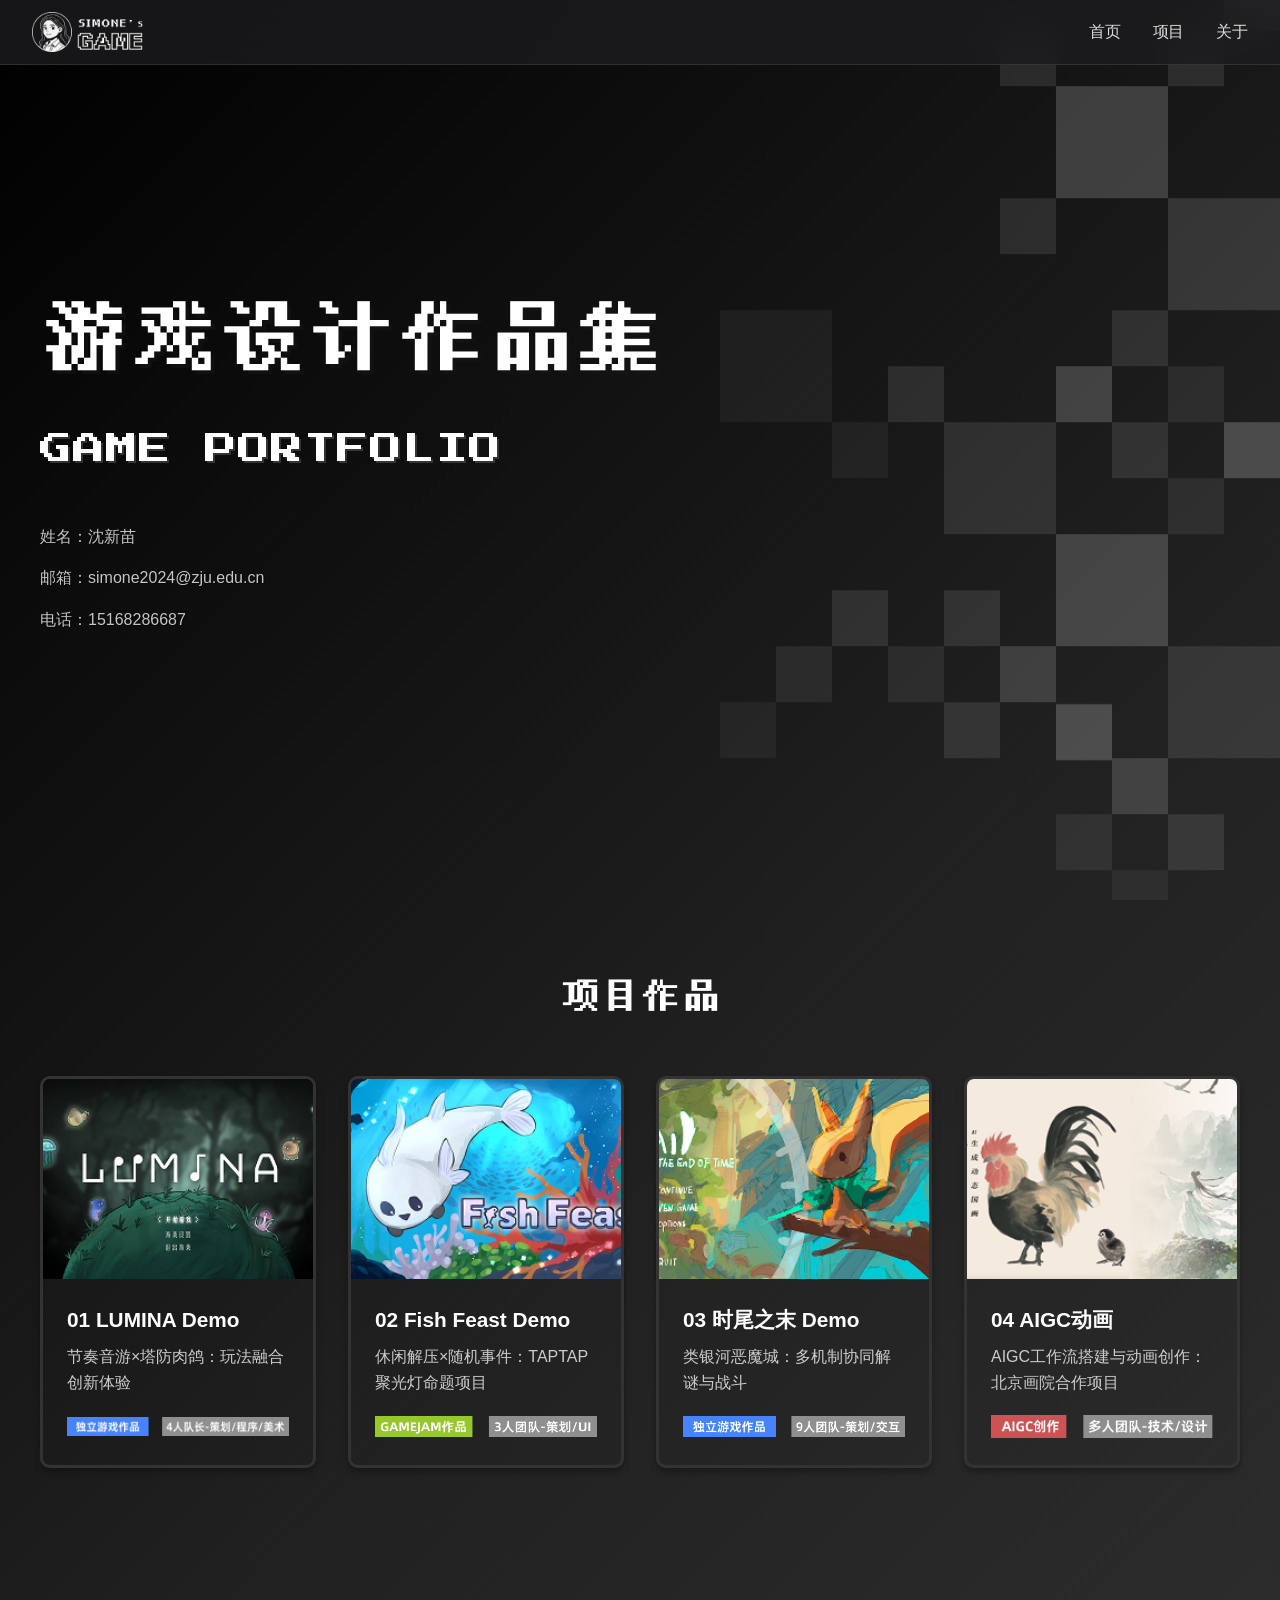
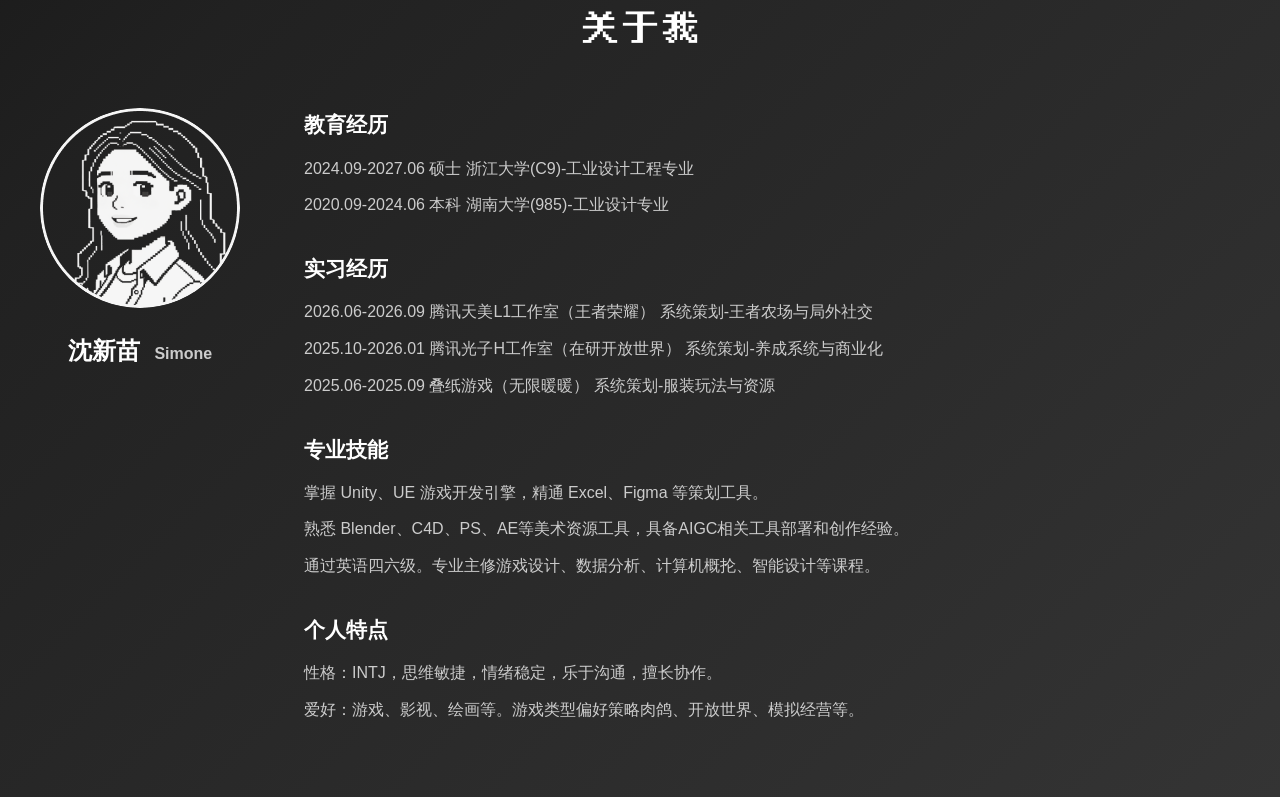
==== index.html @ 458a5adc "1 1" ====
<!DOCTYPE html>
<html lang="zh-CN">
<head>
    <meta charset="UTF-8">
    <meta name="viewport" content="width=device-width, initial-scale=1.0">
    <title>Simone Game - 个人作品集</title>
    <link href="https://fonts.googleapis.com/css2?family=Press+Start+2P&display=swap" rel="stylesheet">
    <link rel="stylesheet" href="styles.css">
</head>
<body>
    <!-- 导航栏 -->
    <nav class="navbar">
        <a href="index.html" class="logo"><img src="images/logo.png" alt="Simone Game"></a>
        <ul class="nav-links">
            <li><a href="index.html">首页</a></li>
            <li><a href="#projects">项目</a></li>
            <li><a href="#about">关于</a></li>
        </ul>
    </nav>

    <!-- 封面 -->
    <section class="hero">
        <img src="images/Background.png" alt="Background" class="hero-image">
        <div class="hero-content">
            <h1 class="hero-title">游戏设计作品集</h1>
            <p class="hero-subtitle">GAME PORTFOLIO</p>
            <div class="hero-info">
                <div class="info-item">
                    
                    <span class="info-text">姓名：沈新苗</span>
                </div>
                <div class="info-item">
                    
                    <span class="info-text">邮箱：simone2024@zju.edu.cn</span>
                </div>
                <div class="info-item">
                    
                    <span class="info-text">电话：15168286687</span>
                </div>
            </div>
        </div>
    </section>

    <!-- 项目目录 -->
    <section id="projects" class="projects">
        <h2>项目作品</h2>
        <div class="project-list">
            <!-- 项目1 -->
            <a href="project1.html" class="project-card">
                <div class="project-thumbnail">
                    <img src="images/project1-thumb.png" alt="方块冒险">
                </div>
                <div class="project-info">
                    <h3>01 LUMINA Demo</h3>
                    <p>节奏音游×塔防肉鸽：玩法融合创新体验</p>
                    <div class="project-tag">
                        <img src="images/tag1.png" alt="标签">
                    </div>
                </div>
            </a>
            <!-- 项目2 -->
            <a href="project2.html" class="project-card">
                <div class="project-thumbnail">
                    <img src="images/project2-thumb.png" alt="迷宫探索">
                </div>
                <div class="project-info">
                    <h3>02 Fish Feast Demo</h3>
                    <p>休闲解压×随机事件：TAPTAP聚光灯命题项目</p>
                    <div class="project-tag">
                        <img src="images/tag2.png" alt="标签">
                    </div>
                </div>
            </a>
            <!-- 项目3 -->
            <a href="project3.html" class="project-card">
                <div class="project-thumbnail">
                    <img src="images/project3-thumb.png" alt="星际射击">
                </div>
                <div class="project-info">
                    <h3>03 时尾之末 Demo</h3>
                    <p>类银河恶魔城：多机制协同解谜与战斗</p>
                    <div class="project-tag">
                        <img src="images/tag3.png" alt="标签">
                    </div>
                </div>
            </a>
            <!-- 项目4 -->
            <a href="project4.html" class="project-card">
                <div class="project-thumbnail">
                    <img src="images/project4-thumb.png" alt="幻想之旅">
                </div>
                <div class="project-info">
                    <h3>04 AIGC动画</h3>
                    <p>AIGC工作流搭建与动画创作：北京画院合作项目</p>
                    <div class="project-tag">
                        <img src="images/tag4.png" alt="标签">
                    </div>
                </div>
            </a>
        </div>
    </section>

    <!-- 关于部分 -->
    <section id="about" class="about">
        <h2>关于我</h2>
        <div class="about-content">
            <div class="about-photo">
                <img src="images/avatar.png" alt="沈新苗 Simone">
                <p class="about-name">沈新苗 <span>Simone</span></p>
            </div>
            <div class="about-info">
                <div class="info-section">
                    <h3>教育经历</h3>
                    <p>2024.09-2027.06 硕士 浙江大学(C9)-工业设计工程专业</p>
                    <p>2020.09-2024.06 本科 湖南大学(985)-工业设计专业</p>
                </div>
                <div class="info-section">
                    <h3>实习经历</h3>
                    <p>2026.06-2026.09 腾讯天美L1工作室（王者荣耀） 系统策划-王者农场与局外社交</p>
                    <p>2025.10-2026.01 腾讯光子H工作室（在研开放世界） 系统策划-养成系统与商业化</p>
                    <p>2025.06-2025.09 叠纸游戏（无限暖暖） 系统策划-服装玩法与资源</p>

                </div>
                <div class="info-section">
                    <h3>专业技能</h3>
                    <p>掌握 Unity、UE 游戏开发引擎，精通 Excel、Figma 等策划工具。</p>
                    <p>熟悉 Blender、C4D、PS、AE等美术资源工具，具备AIGC相关工具部署和创作经验。</p>
                    <p>通过英语四六级。专业主修游戏设计、数据分析、计算机概抡、智能设计等课程。</p>
                </div>
                <div class="info-section">
                    <h3>个人特点</h3>
                    <p>性格：INTJ，思维敏捷，情绪稳定，乐于沟通，擅长协作。</p>
                    <p>爱好：游戏、影视、绘画等。游戏类型偏好策略肉鸽、开放世界、模拟经营等。</p>
                </div>
            </div>
        </div>
    </section>

    <script src="script.js"></script>
</body>
</html>
---- styles.css ----
/* 全局样式 */
* {
    margin: 0;
    padding: 0;
    box-sizing: border-box;
}

/* 导入像素字体 */
@import url('https://fonts.googleapis.com/css2?family=Press+Start+2P&display=swap');

/* 本地字体 */
@font-face {
    font-family: 'UranusPixel';
    src: url('fonts/Uranus_Pixel_11Px.ttf') format('truetype');
    font-weight: normal;
    font-style: normal;
}

body {
    font-family: Arial, sans-serif;
    line-height: 1.6;
    color: #fff;
    background: linear-gradient(135deg, #000000 0%, #212121 50%, #343434 100%);
    min-height: 100vh;
}

/* 项目1页面特定背景色 */
body.project1-page {
    background: #131313;
}

/* 项目2页面特定背景色 */
body.project2-page {
    background: #37C0EE;
}

/* 项目3页面特定背景色 */
body.project3-page {
    background: #788C44;
}

/* 导航栏 - iOS风格 */
.navbar {
    display: flex;
    justify-content: space-between;
    align-items: center;
    padding: 0.75rem 2rem;
    background: rgba(28, 28, 30, 0.8);
    backdrop-filter: saturate(180%) blur(20px);
    -webkit-backdrop-filter: saturate(180%) blur(20px);
    color: #fff;
    position: fixed;
    top: 0;
    width: 100%;
    z-index: 1000;
    transition: transform 0.3s ease, background 0.3s ease;
    border-bottom: 0.5px solid rgba(255, 255, 255, 0.1);
}

.logo {
    display: flex;
    align-items: center;
}

.logo img {
    height: 40px;
    width: auto;
    display: block;
}

.nav-links {
    display: flex;
    list-style: none;
}

.nav-links li {
    margin-left: 2rem;
}

.nav-links a {
    color: rgba(255, 255, 255, 0.85);
    text-decoration: none;
    transition: color 0.2s ease;
    font-weight: 400;
    letter-spacing: -0.01em;
}

.nav-links a:hover {
    color: rgba(255, 255, 255, 1);
}

/* 项目内导航栏 - iOS风格 */
.project-subnav {
    position: fixed;
    top: 60px;
    left: 0;
    width: 100%;
    background: rgba(28, 28, 30, 0.8);
    backdrop-filter: saturate(180%) blur(20px);
    -webkit-backdrop-filter: saturate(180%) blur(20px);
    padding: 0.75rem 2rem;
    z-index: 1001;
    transition: top 0.3s ease;
    border-bottom: 0.5px solid rgba(255, 255, 255, 0.1);
}

.project-subnav-links {
    display: flex;
    justify-content: center;
    list-style: none;
    gap: 2rem;
    flex-wrap: wrap;
}

.project-subnav-links a {
    color: rgba(255, 255, 255, 0.85);
    text-decoration: none;
    font-size: 0.85rem;
    transition: all 0.2s ease;
    padding: 0.5rem 1rem;
    border-radius: 8px;
    font-weight: 400;
    letter-spacing: -0.01em;
}

.project-subnav-links a:hover {
    color: rgba(255, 255, 255, 1);
    background: rgba(255, 255, 255, 0.15);
}

/* 调整项目详情区域的上边距，为两个导航栏留出空间 */
.project-detail {
    padding-top: 120px;
}

/* 封面 */
.hero {
    height: 100vh;
    display: flex;
    flex-direction: column;
    justify-content: center;
    align-items: center;
    color: #fff;
    text-align: center;
    padding: 0 2rem;
    position: relative;
    overflow: hidden;
}

.hero-image {
    width: 100%;
    height: 100%;
    object-fit: cover;
    position: absolute;
    top: 0;
    left: 0;
    z-index: 1;
    min-width: 100%;
    min-height: 100%;
}

.hero-content {
    position: relative;
    z-index: 2;
    max-width: 1200px;
    width: 100%;
    text-align: left;
}

.hero-title {
    font-family: 'UranusPixel', 'Press Start 2P', cursive;
    font-size: 5.5rem;
    font-weight: normal;
    margin-bottom: 1rem;
    text-shadow: 4px 4px 0 rgba(21, 21, 21, 0.5);
    letter-spacing: 1px;
}

.hero-subtitle {
    font-family: 'Press Start 2P', cursive;
    font-size: 2rem;
    font-weight: normal;
    margin-bottom: 3rem;
    text-shadow: 2px 2px 0 rgba(91, 91, 91, 0.5);
    letter-spacing: 1px;
    color: #fff;
}

.hero-info {
    display: flex;
    flex-direction: column;
    gap: 1rem;
    align-items: flex-start;
    color: #c5c5c5;
}

.info-item {
    display: flex;
    align-items: center;
    gap: 0.5rem;
    font-size: 1rem;
}

.info-icon {
    font-size: 1.2rem;
}

.info-text {
    text-shadow: 1px 1px 0 rgba(0, 0, 0, 0.5);
}

@media (max-width: 768px) {
    .hero-info {
        flex-direction: column;
        gap: 1rem;
        align-items: flex-start;
    }
    
    .info-item {
        font-size: 0.9rem;
    }
}

/* 项目目录 */
.projects {
    padding: 4rem 2rem;
}

.projects h2 {
    text-align: center;
    margin-bottom: 3rem;
    font-family: 'UranusPixel', 'Press Start 2P', cursive;
    font-size: 2.5rem;
    font-weight: normal;
}

.project-list {
    display: grid;
    grid-template-columns: repeat(4, 1fr);
    gap: 2rem;
    max-width: 1200px;
    margin: 0 auto;
}

.project-card {
    display: flex;
    flex-direction: column;
    border: 3px solid #333;
    border-radius: 10px;
    overflow: hidden;
    box-shadow: 0 4px 6px rgba(0, 0, 0, 0.3);
    transition: transform 0.3s ease, box-shadow 0.3s ease;
    text-decoration: none;
    color: #fff;
}

.project-card:hover {
    transform: translateY(-5px);
    box-shadow: 0 10px 20px rgba(0, 0, 0, 0.5);
    border-color: #667eea;
}

.project-thumbnail {
    width: 100%;
    height: 200px;
    overflow: hidden;
}

.project-thumbnail img {
    width: 100%;
    height: 100%;
    object-fit: cover;
    transition: transform 0.3s ease;
}

.project-card:hover .project-thumbnail img {
    transform: scale(1.05);
}

.project-info {
    padding: 1.5rem;
    display: flex;
    flex-direction: column;
    align-items: flex-start;
}

.project-info h3 {
    font-size: 1.3rem;
    margin-bottom: 0.5rem;
    color: #fff;
}

.project-info p {
    color: #ccc;
    margin-bottom: 1rem;
    line-height: 1.6;
}

.project-tag {
    margin-top: auto;
    width: 100%;
    display: flex;
    justify-content: flex-start;
}

.project-tag img {
    height: 30px;
    max-width: 100%;
    object-fit: contain;
}

/* 关于部分 */
.about {
    padding: 4rem 2rem;
    text-align: center;
}

.about h2 {
    margin-bottom: 3rem;
    font-family: 'UranusPixel', 'Press Start 2P', cursive;
    font-size: 2.5rem;
    font-weight: normal;
    text-align: center;
}

.about-content {
    display: flex;
    max-width: 1200px;
    margin: 0 auto;
    text-align: left;
    gap: 4rem;
}

.about-photo {
    flex-shrink: 0;
    text-align: center;
}

.about-photo img {
    width: 200px;
    height: 200px;
    border-radius: 50%;
    object-fit: cover;
    margin-bottom: 1rem;
}

.about-name {
    font-size: 1.5rem;
    font-weight: bold;
    color: #fff;
}

.about-name span {
    font-size: 1rem;
    color: #ccc;
    margin-left: 0.5rem;
}

.about-info {
    flex: 1;
}

.info-section {
    margin-bottom: 2rem;
}

.info-section:last-child {
    margin-bottom: 0;
}

.info-section h3 {
    font-size: 1.3rem;
    color: #fff;
    margin-bottom: 0.8rem;
    font-weight: bold;
}

.info-section p {
    color: #ccc;
    margin-bottom: 0.5rem;
    line-height: 1.8;
}

@media (max-width: 768px) {
    .project-list {
        grid-template-columns: 1fr;
    }
    
    .about-content {
        flex-direction: column;
        gap: 2rem;
    }
    
    .about-photo {
        text-align: center;
    }
}

/* 项目详情页 */
.project-detail {
    padding: 8rem 2rem 4rem;
    max-width: 1200px;
    margin: 0 auto;
}

.project-detail h1 {
    font-size: 3rem;
    margin-bottom: 2rem;
    text-align: center;
}

/* 项目Banner样式 */
.project-banner {
    width: 100%;
    margin-bottom: 1.5rem;
    border-radius: 8px;
    overflow: hidden;
}

.project-banner img {
    width: 100%;
    height: auto;
    display: block;
}

/* 试玩按钮样式 */
.play-button-container {
    margin: 2rem 0;
    text-align: center;
}

.play-button {
    display: inline-block;
    background: linear-gradient(135deg, rgba(69, 224, 255, 0.5), rgba(41, 134, 153, 0.5));
    color: white;
    padding: 1rem 2rem;
    border-radius: 12px;
    text-decoration: none;
    font-weight: 600;
    font-size: 1.1rem;
    transition: all 0.3s ease;
    box-shadow: 0 4px 6px rgba(69, 224, 255, 0.3);
    border: 1px solid #45E0FF;
}

.play-button:hover {
    transform: translateY(-2px);
    box-shadow: 0 6px 8px rgba(69, 224, 255, 0.4);
    background: linear-gradient(135deg, rgba(69, 224, 255, 0.6), rgba(41, 134, 153, 0.6));
}

.play-button:active {
    transform: translateY(0);
    box-shadow: 0 2px 4px rgba(69, 224, 255, 0.3);
}

/* 项目二试玩按钮样式 */
.play-button.play-button-project2 {
    background: linear-gradient(135deg, rgba(235, 69, 105, 0.6), rgba(202, 0, 44, 0.6));
    box-shadow: 0 4px 6px rgba(235, 69, 105, 0.3);
    border: 1px solid #EB4569;
}

.play-button.play-button-project2:hover {
    box-shadow: 0 6px 8px rgba(235, 69, 105, 0.4);
    background: linear-gradient(135deg, rgba(235, 69, 105, 0.7), rgba(202, 0, 44, 0.7));
}

.play-button.play-button-project2:active {
    box-shadow: 0 2px 4px rgba(235, 69, 105, 0.3);
}

/* 项目三试玩按钮样式 */
.play-button.play-button-project3 {
    background: linear-gradient(135deg, rgba(193, 225, 165, 0.6), rgba(153, 181, 79, 0.6));
    box-shadow: 0 4px 6px rgba(193, 225, 165, 0.3);
    border: 1px solid #C1E1A5;
}

.play-button.play-button-project3:hover {
    box-shadow: 0 6px 8px rgba(193, 225, 165, 0.4);
    background: linear-gradient(135deg, rgba(193, 225, 165, 0.7), rgba(153, 181, 79, 0.7));
}

.play-button.play-button-project3:active {
    box-shadow: 0 2px 4px rgba(193, 225, 165, 0.3);
}

/* 文档按钮样式 */
.document-buttons {
    display: flex;
    gap: 1rem;
    margin: 3rem 0;
    justify-content: center;
    flex-wrap: wrap;
}

.doc-button {
    flex: 1;
    min-width: 200px;
    background: linear-gradient(135deg, rgba(69, 224, 255, 0.5), rgba(41, 134, 153, 0.5));
    color: white;
    padding: 1rem 1.5rem;
    border-radius: 8px;
    text-decoration: none;
    font-weight: 600;
    text-align: center;
    transition: all 0.3s ease;
    box-shadow: 0 4px 6px rgba(69, 224, 255, 0.3);
    white-space: nowrap;
    border: 1px solid #45E0FF;
}

.doc-button:hover {
    transform: translateY(-2px);
    box-shadow: 0 6px 8px rgba(69, 224, 255, 0.4);
    background: linear-gradient(135deg, rgba(69, 224, 255, 0.6), rgba(41, 134, 153, 0.6));
}

.doc-button:active {
    transform: translateY(0);
    box-shadow: 0 2px 4px rgba(69, 224, 255, 0.3);
}

.video-container {
    margin-bottom: 1.5rem;
    border-radius: 8px;
    overflow: hidden;
    box-shadow: 0 4px 6px rgba(0, 0, 0, 0.1);
    position: relative;
    width: 100%;
    padding-top: 56.25%; /* 16:9 比例 */
}

.video-container video {
    position: absolute;
    top: 0;
    left: 0;
    width: 100%;
    height: 100%;
}

.project-description {
    margin-bottom: 3rem;
}

.project-description h2 {
    font-size: 2rem;
    margin-bottom: 1rem;
}

.project-description ul {
    margin-left: 1.5rem;
    margin-top: 1rem;
}

.project-images {
    display: grid;
    grid-template-columns: repeat(auto-fit, minmax(400px, 1fr));
    gap: 2rem;
    margin-bottom: 3rem;
}

.project-images img {
    width: 100%;
    height: 300px;
    object-fit: cover;
    border-radius: 8px;
}

/* 项目一图片垂直排布样式 */
.project-images.project1-vertical {
    display: flex;
    flex-direction: column;
    gap: 3.5rem;
}

.project-images.project1-vertical img {
    width: 100%;
    height: auto;
    object-fit: contain;
}

/* 项目二、三、四图片垂直排布样式 */
.project-images.project-vertical {
    display: flex;
    flex-direction: column;
    gap: 3.5rem;
}

.project-images.project-vertical img {
    width: 100%;
    height: auto;
    object-fit: contain;
}

.project-nav {
    position: fixed;
    bottom: 20%;
    left: 0;
    right: 0;
    display: flex;
    justify-content: space-between;
    padding: 0 2rem;
    z-index: 1000;
    opacity: 0;
    visibility: hidden;
    transition: opacity 0.3s ease, visibility 0.3s ease;
    pointer-events: none;
}

.project-nav.visible {
    opacity: 1;
    visibility: visible;
    pointer-events: auto;
}

.prev-project-card,
.next-project-card {
    display: flex;
    align-items: center;
    padding: 1rem;
    background: rgba(28, 28, 30, 0.8);
    backdrop-filter: saturate(180%) blur(20px);
    -webkit-backdrop-filter: saturate(180%) blur(20px);
    border: 0.5px solid rgba(255, 255, 255, 0.1);
    border-radius: 12px;
    text-decoration: none;
    color: rgba(255, 255, 255, 0.85);
    transition: all 0.3s ease;
    max-width: 300px;
    box-shadow: 0 4px 12px rgba(0, 0, 0, 0.3);
}

.prev-project-card {
    margin-right: auto;
}

.next-project-card {
    margin-left: auto;
}

.prev-project-card:hover,
.next-project-card:hover {
    transform: translateY(-5px);
    box-shadow: 0 10px 20px rgba(0, 0, 0, 0.2);
    border-color: rgba(255, 255, 255, 0.2);
    background: rgba(28, 28, 30, 0.9);
    color: rgba(255, 255, 255, 1);
}

.nav-thumbnail {
    width: 100px;
    height: 80px;
    overflow: hidden;
    border-radius: 4px;
    margin-right: 1rem;
    flex-shrink: 0;
}

.nav-thumbnail img {
    width: 100%;
    height: 100%;
    object-fit: cover;
    transition: transform 0.3s ease;
}

.prev-project-card:hover .nav-thumbnail img,
.next-project-card:hover .nav-thumbnail img {
    transform: scale(1.05);
}

.nav-content {
    display: flex;
    flex-direction: column;
}

.nav-label {
    font-size: 0.9rem;
    color: rgba(255, 255, 255, 0.6);
    margin-bottom: 0.25rem;
}

.nav-title {
    font-size: 1rem;
    font-weight: 600;
    color: rgba(255, 255, 255, 0.9);
}

/* 响应式设计 */
@media (max-width: 768px) {
    .navbar {
        flex-direction: column;
        padding: 1rem;
    }

    .nav-links {
        margin-top: 1rem;
    }

    .nav-links li {
        margin: 0 0.5rem;
    }

    .hero h1 {
        font-size: 2.5rem;
    }

    .hero p {
        font-size: 1.2rem;
    }

    .project-grid {
        grid-template-columns: 1fr;
    }

    .project-images {
        grid-template-columns: 1fr;
    }

    .project-detail {
        padding: 6rem 1rem 3rem;
    }

    /* 项目内导航栏响应式设计 */
    .project-subnav {
        padding: 0.5rem 1rem;
        top: 55px;
    }
    
    .project-subnav.sticky-top {
        top: 0 !important;
    }

    .project-subnav-links {
        flex-wrap: wrap;
        gap: 0.5rem;
        justify-content: center;
    }

    .project-subnav-links a {
        font-size: 0.8rem;
        padding: 0.3rem 0.6rem;
        white-space: nowrap;
        border-radius: 6px;
    }
    
    /* 试玩按钮响应式设计 */
    .play-button {
        padding: 0.8rem 1.5rem;
        font-size: 1rem;
    }
    
    /* 文档按钮响应式设计 */
    .document-buttons {
        flex-direction: column;
        align-items: center;
    }
    
    .doc-button {
        width: 100%;
        max-width: 300px;
    }
    
    /* 项目导航按钮响应式设计 */
    .project-nav {
        padding: 0 1rem;
    }
    
    .prev-project-card,
    .next-project-card {
        padding: 0.8rem;
        max-width: 250px;
    }
    
    .nav-thumbnail {
        width: 80px;
        height: 60px;
    }
    
    .nav-label {
        font-size: 0.8rem;
    }
    
    .nav-title {
        font-size: 0.9rem;
    }
}

/* 更小屏幕尺寸的响应式设计 */
@media (max-width: 480px) {
    .project-subnav-links {
        gap: 0.3rem;
    }

    .project-subnav-links a {
        font-size: 0.75rem;
        padding: 0.25rem 0.5rem;
        border-radius: 6px;
    }
    
    /* 试玩按钮响应式设计 - 更小屏幕 */
    .play-button {
        padding: 0.6rem 1.2rem;
        font-size: 0.9rem;
    }
    
    /* 项目导航按钮响应式设计 - 更小屏幕 */
    .project-nav {
        flex-direction: column;
        align-items: center;
        gap: 1rem;
        bottom: 10%;
    }
    
    .prev-project-card,
    .next-project-card {
        margin: 0 !important;
        max-width: 200px;
        padding: 0.6rem;
    }
    
    .nav-thumbnail {
        width: 60px;
        height: 45px;
    }
    
    .nav-label {
        font-size: 0.7rem;
    }
    
    .nav-title {
        font-size: 0.8rem;
    }
}

/* 平滑滚动 */
html {
    scroll-behavior: smooth;
}
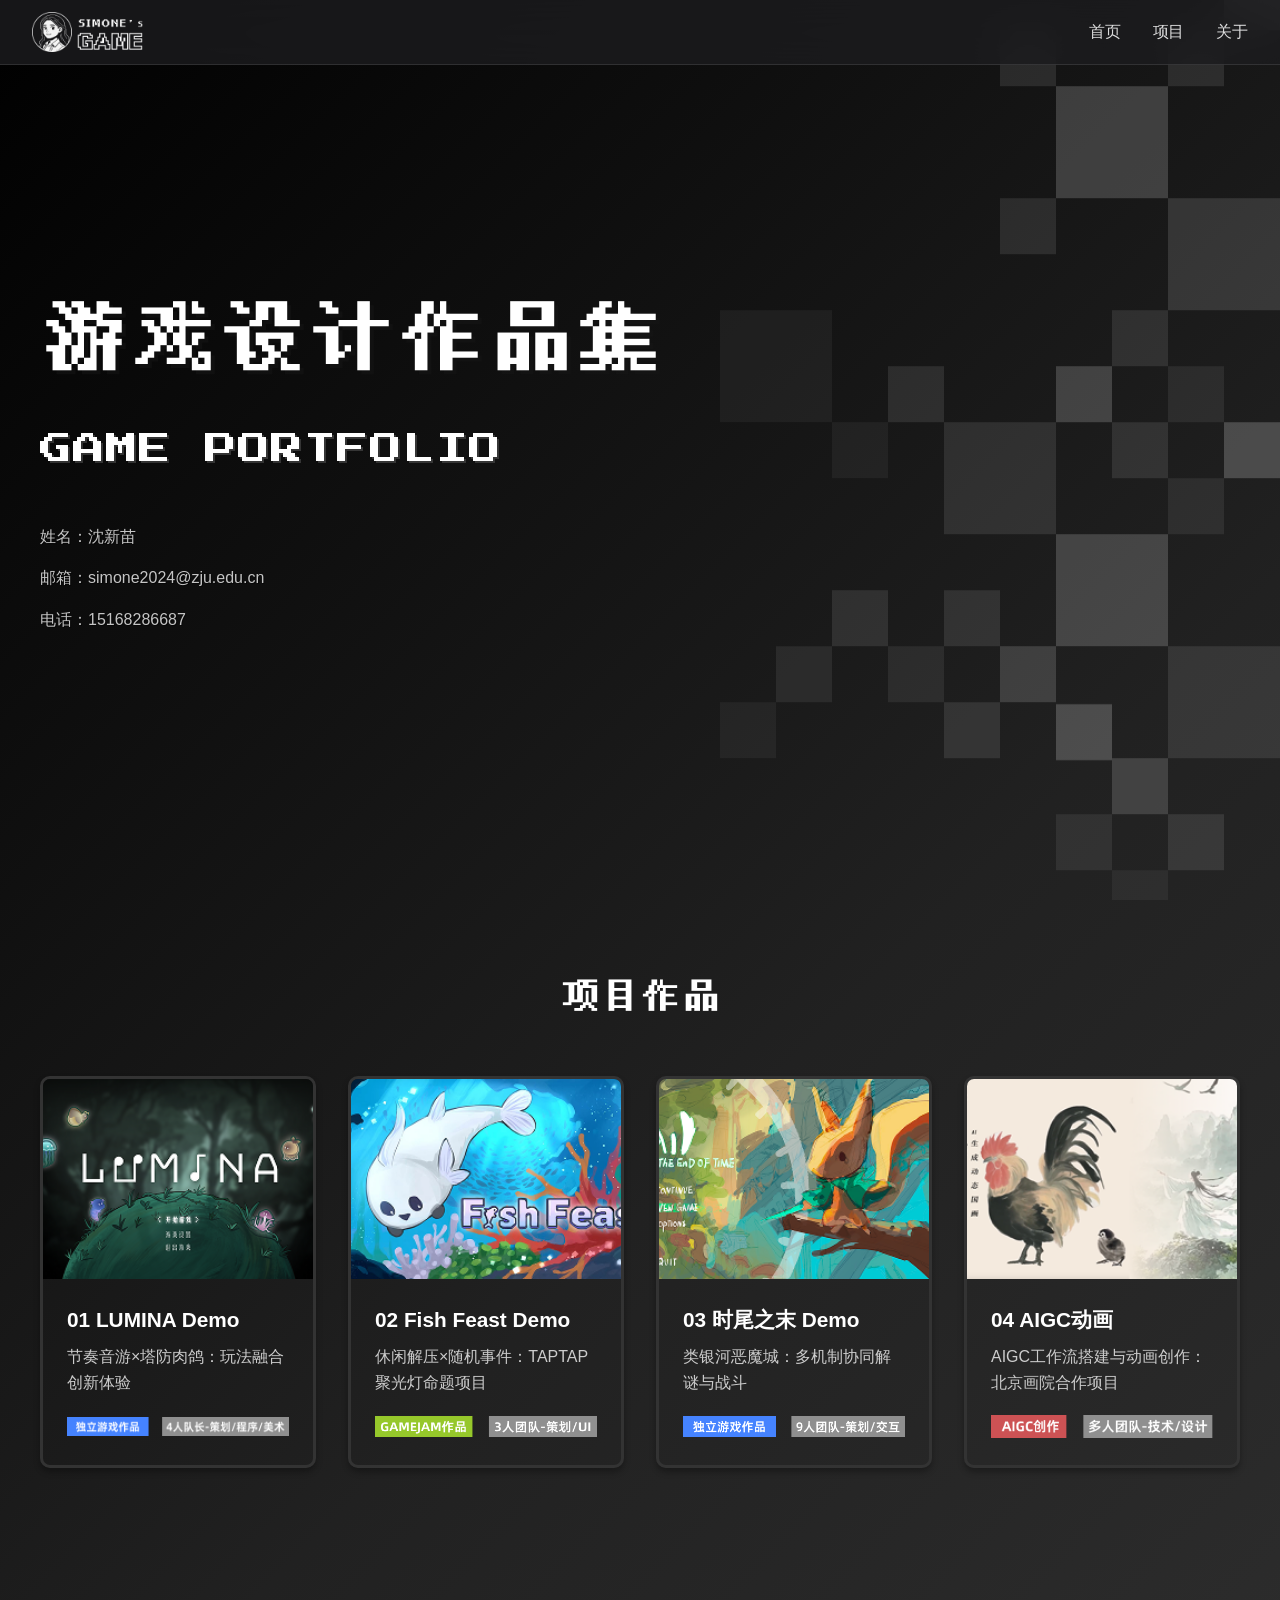
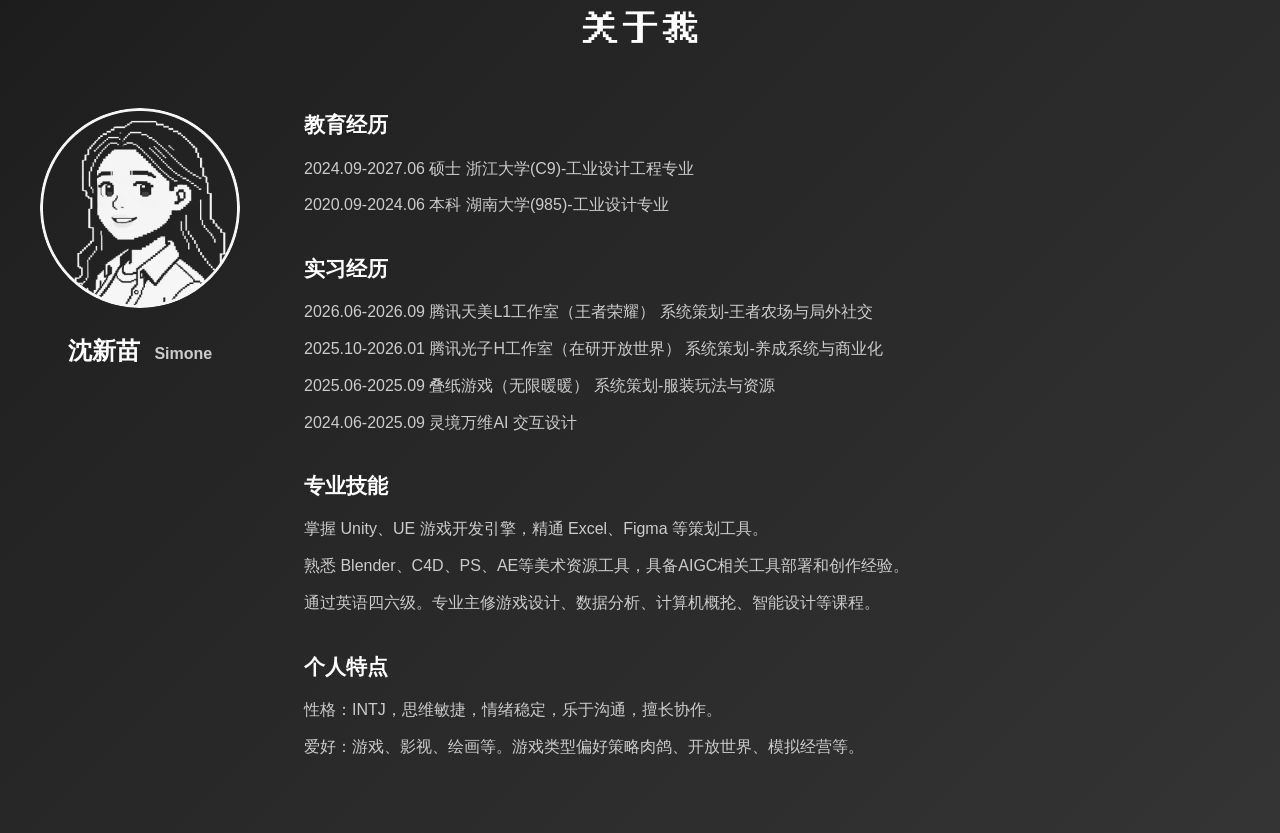
==== commit effc2d37: "Add internship experience at 灵境万维AI" ====
--- a/index.html
+++ b/index.html
@@ -119,6 +119,7 @@
                     <p>2026.06-2026.09 腾讯天美L1工作室（王者荣耀） 系统策划-王者农场与局外社交</p>
                     <p>2025.10-2026.01 腾讯光子H工作室（在研开放世界） 系统策划-养成系统与商业化</p>
                     <p>2025.06-2025.09 叠纸游戏（无限暖暖） 系统策划-服装玩法与资源</p>
+                    <p>2024.06-2025.09 灵境万维AI 交互设计</p>
 
                 </div>
                 <div class="info-section">
@@ -138,4 +139,4 @@
 
     <script src="script.js"></script>
 </body>
-</html>+</html>
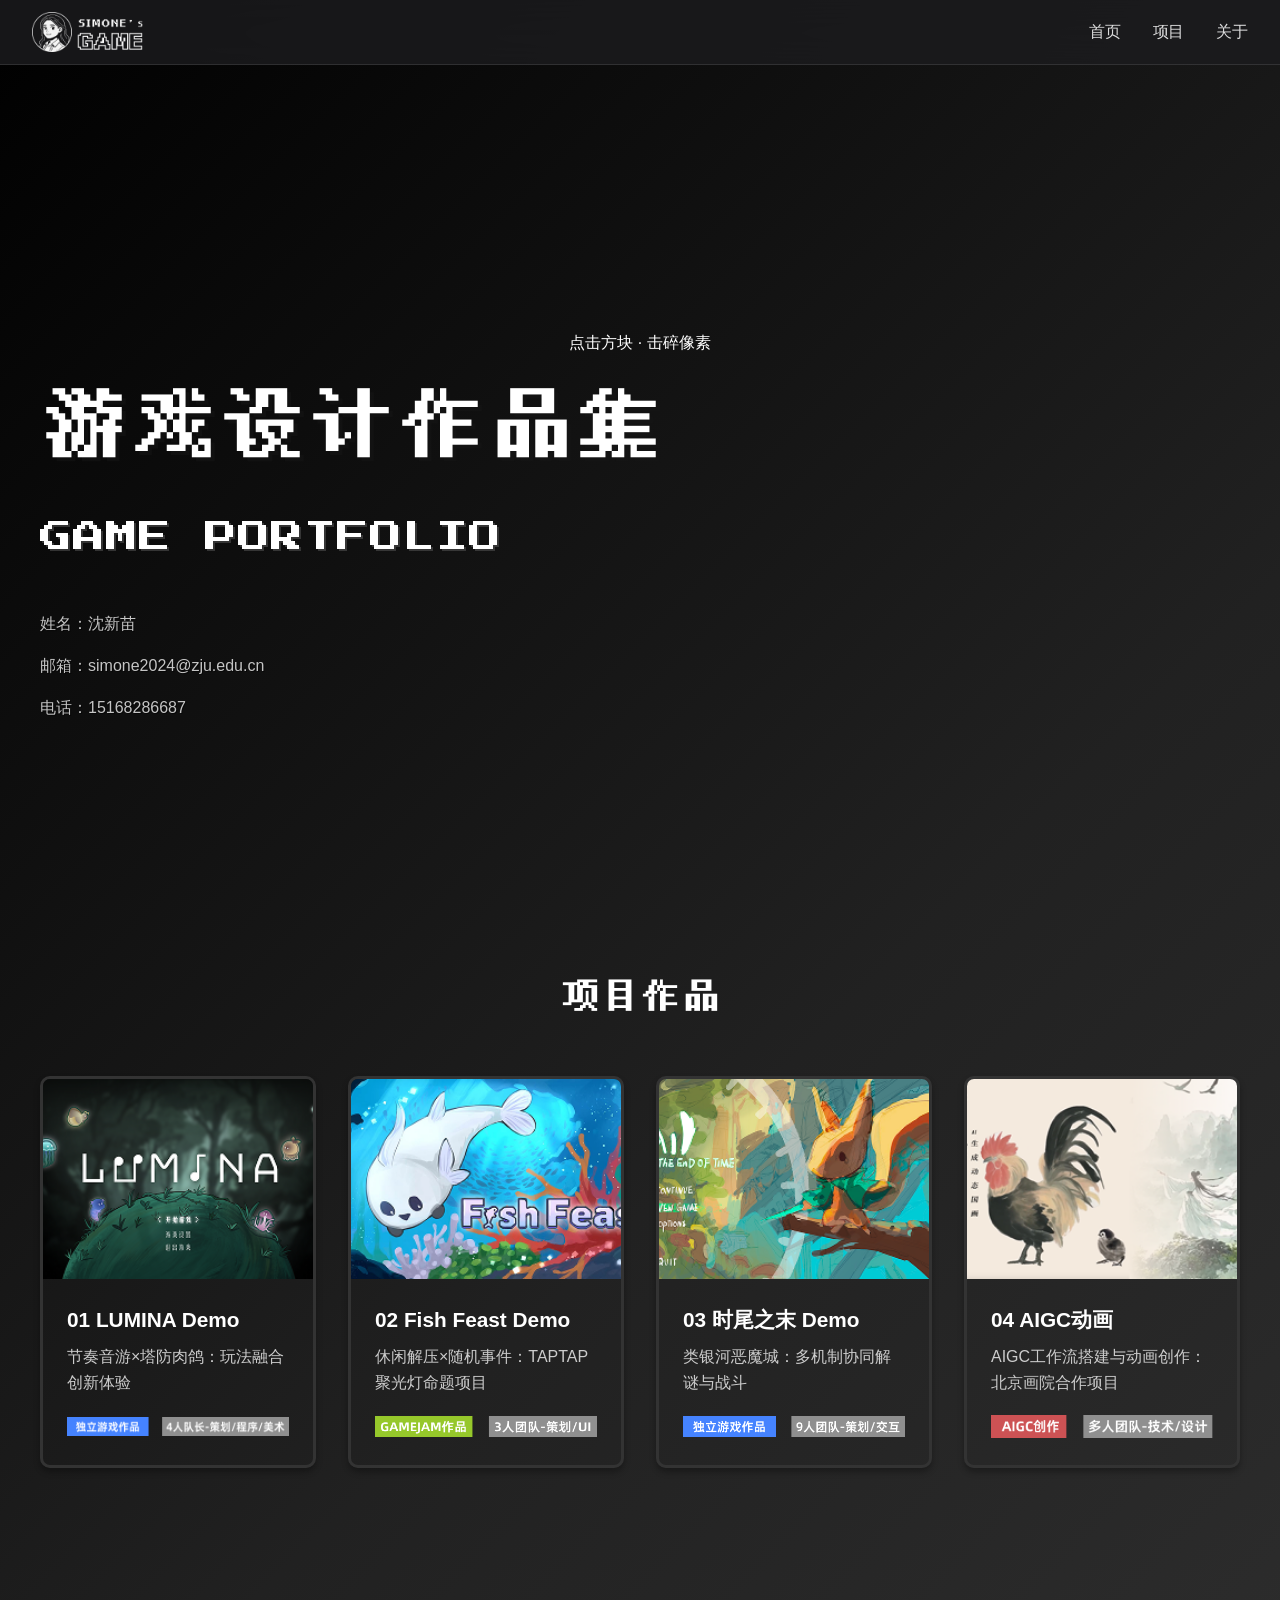
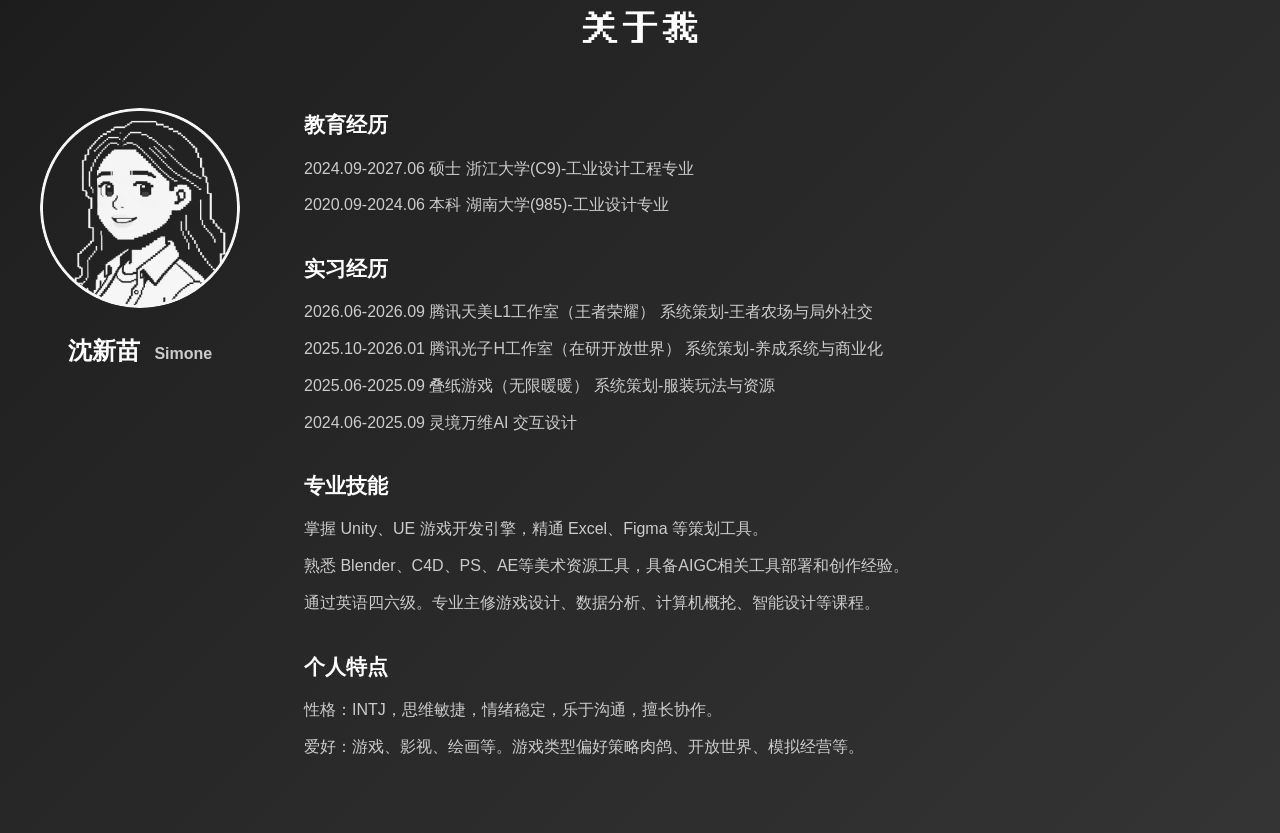
==== commit 9984362a: "Add interactive falling pixel homepage background" ====
--- a/index.html
+++ b/index.html
@@ -20,7 +20,8 @@
 
     <!-- 封面 -->
     <section class="hero">
-        <img src="images/Background.png" alt="Background" class="hero-image">
+        <canvas class="pixel-background" aria-hidden="true"></canvas>
+        <p class="pixel-hint">点击方块 · 击碎像素</p>
         <div class="hero-content">
             <h1 class="hero-title">游戏设计作品集</h1>
             <p class="hero-subtitle">GAME PORTFOLIO</p>
@@ -138,5 +139,7 @@
     </section>
 
     <script src="script.js"></script>
+    <script src="pixel-background.js"></script>
 </body>
 </html>
+
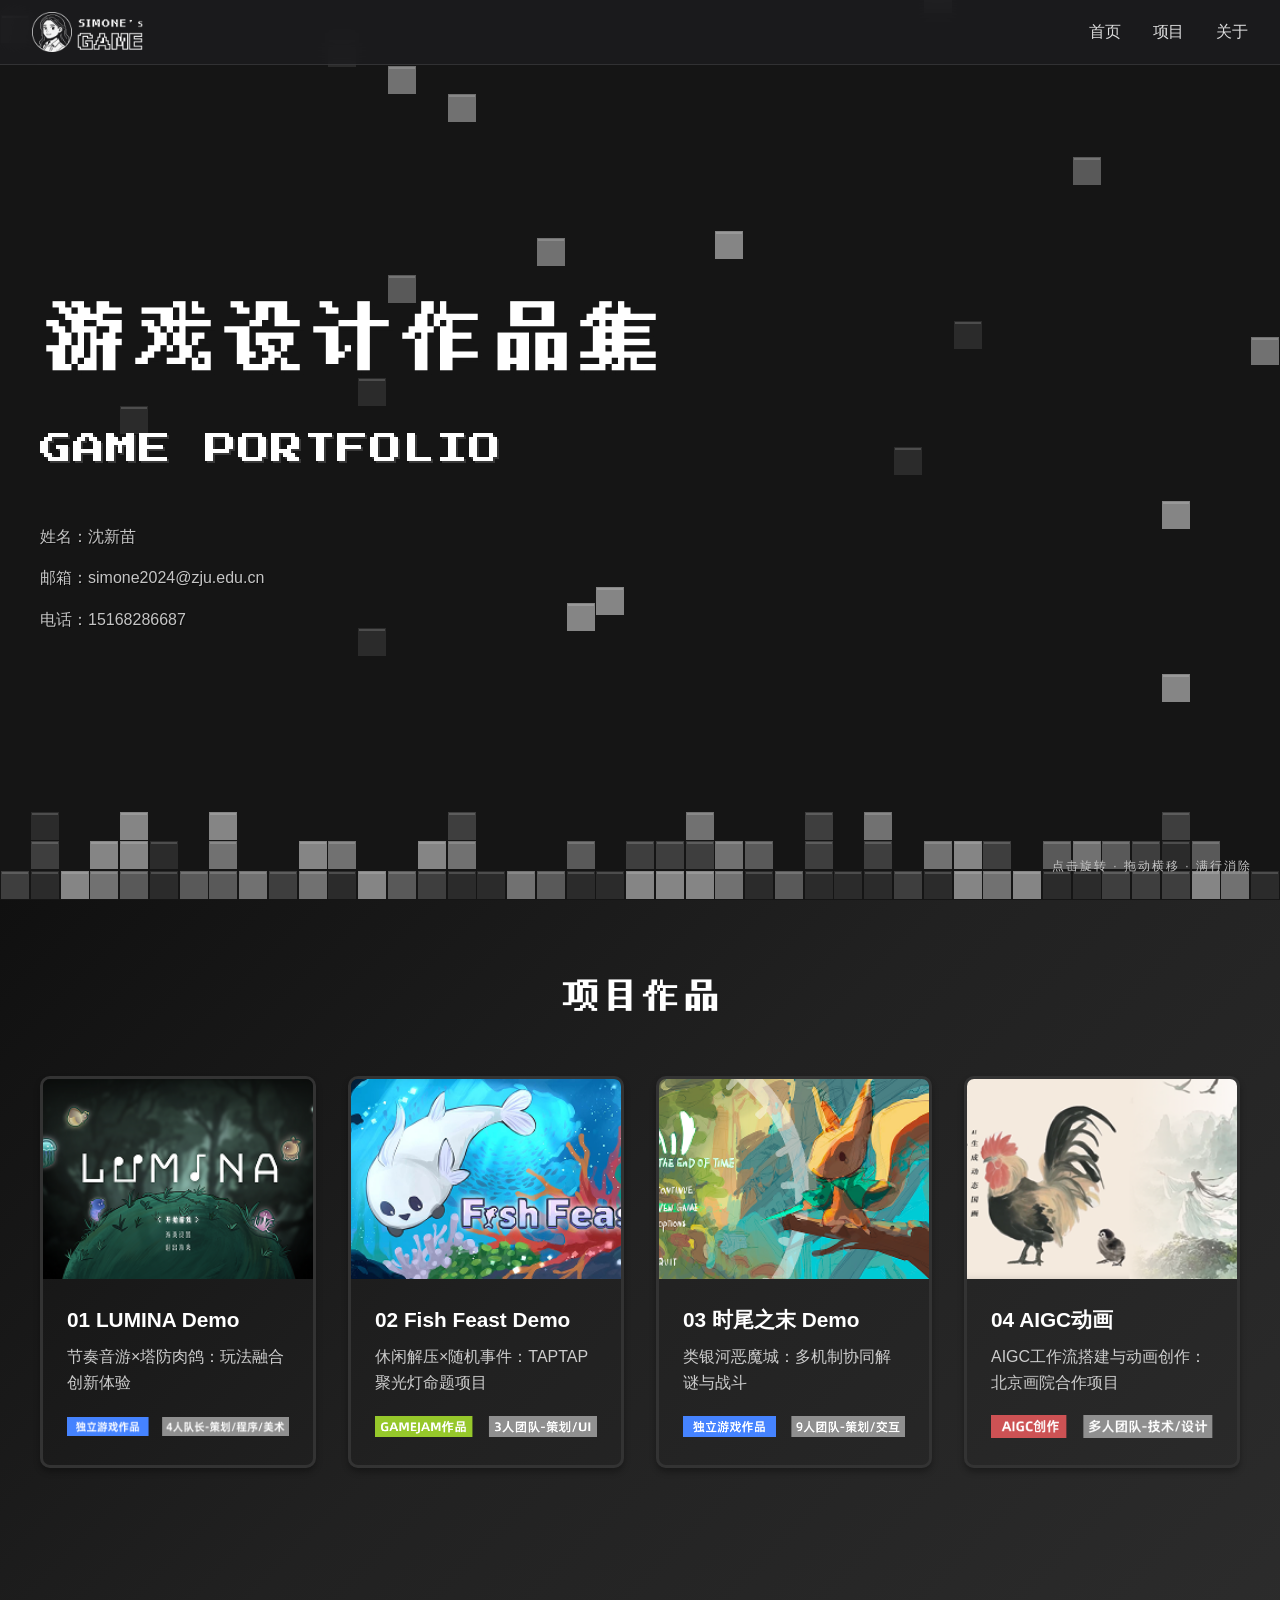
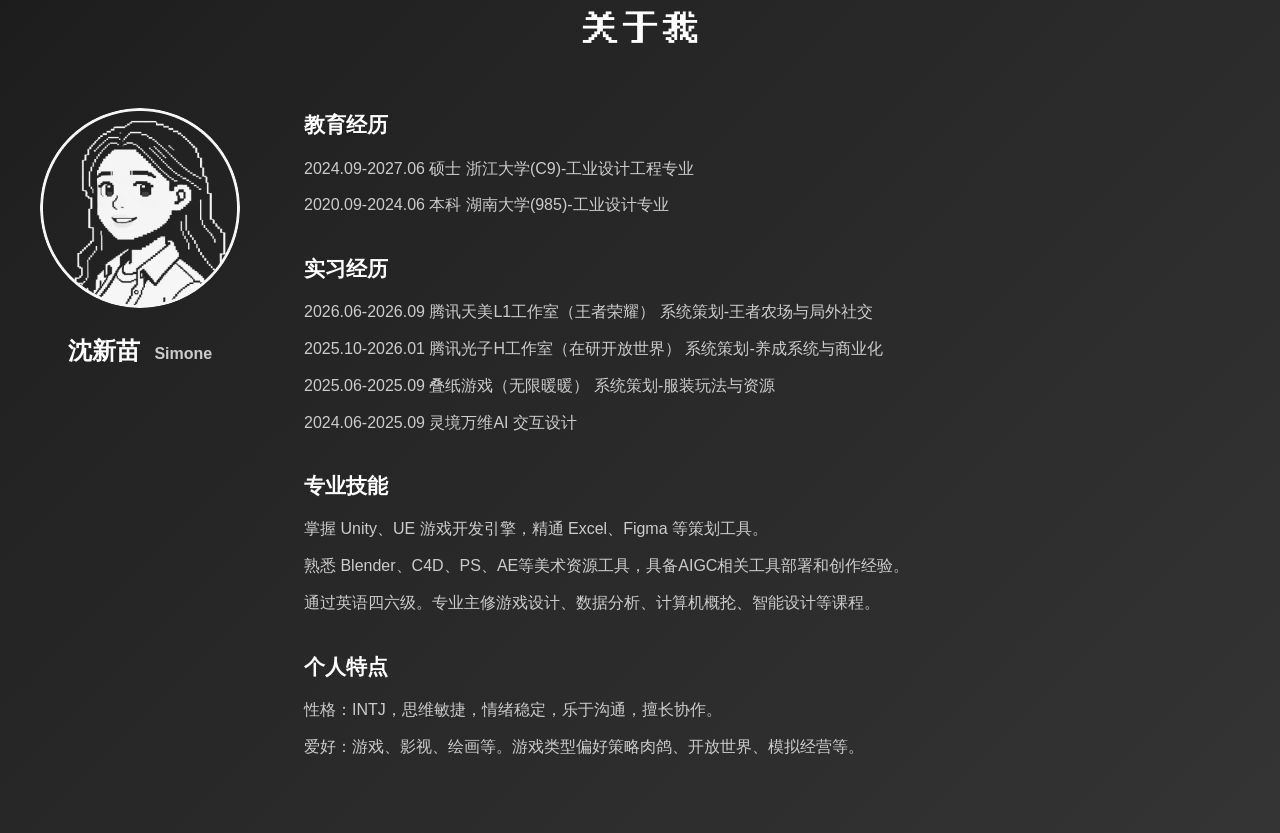
==== commit e804a5b4: "Use translucent fixed Tetris background with rotation, dragging and line clears" ====
--- a/index.html
+++ b/index.html
@@ -21,7 +21,7 @@
     <!-- 封面 -->
     <section class="hero">
         <canvas class="pixel-background" aria-hidden="true"></canvas>
-        <p class="pixel-hint">点击方块 · 击碎像素</p>
+        <p class="pixel-hint">点击旋转 · 拖动横移 · 满行消除</p>
         <div class="hero-content">
             <h1 class="hero-title">游戏设计作品集</h1>
             <p class="hero-subtitle">GAME PORTFOLIO</p>
--- a/styles.css
+++ b/styles.css
@@ -835,6 +835,12 @@
 }
 
 /* 平滑滚动 */
+.hero:has(.pixel-background) { background: #151515; isolation: isolate; }
+.pixel-background { position: absolute; inset: 0; width: 100%; height: 100%; z-index: 0; }
+.hero:has(.pixel-background) .hero-content { pointer-events: none; text-shadow: 0 2px 12px #000; }
+.hero:has(.pixel-background) .hero-content a { pointer-events: auto; }
+.pixel-hint { position: absolute; bottom: 24px; right: 28px; z-index: 2; color: #c5c5c5; font-size: 12px; letter-spacing: 2px; pointer-events: none; }
+
 html {
     scroll-behavior: smooth;
-}+}
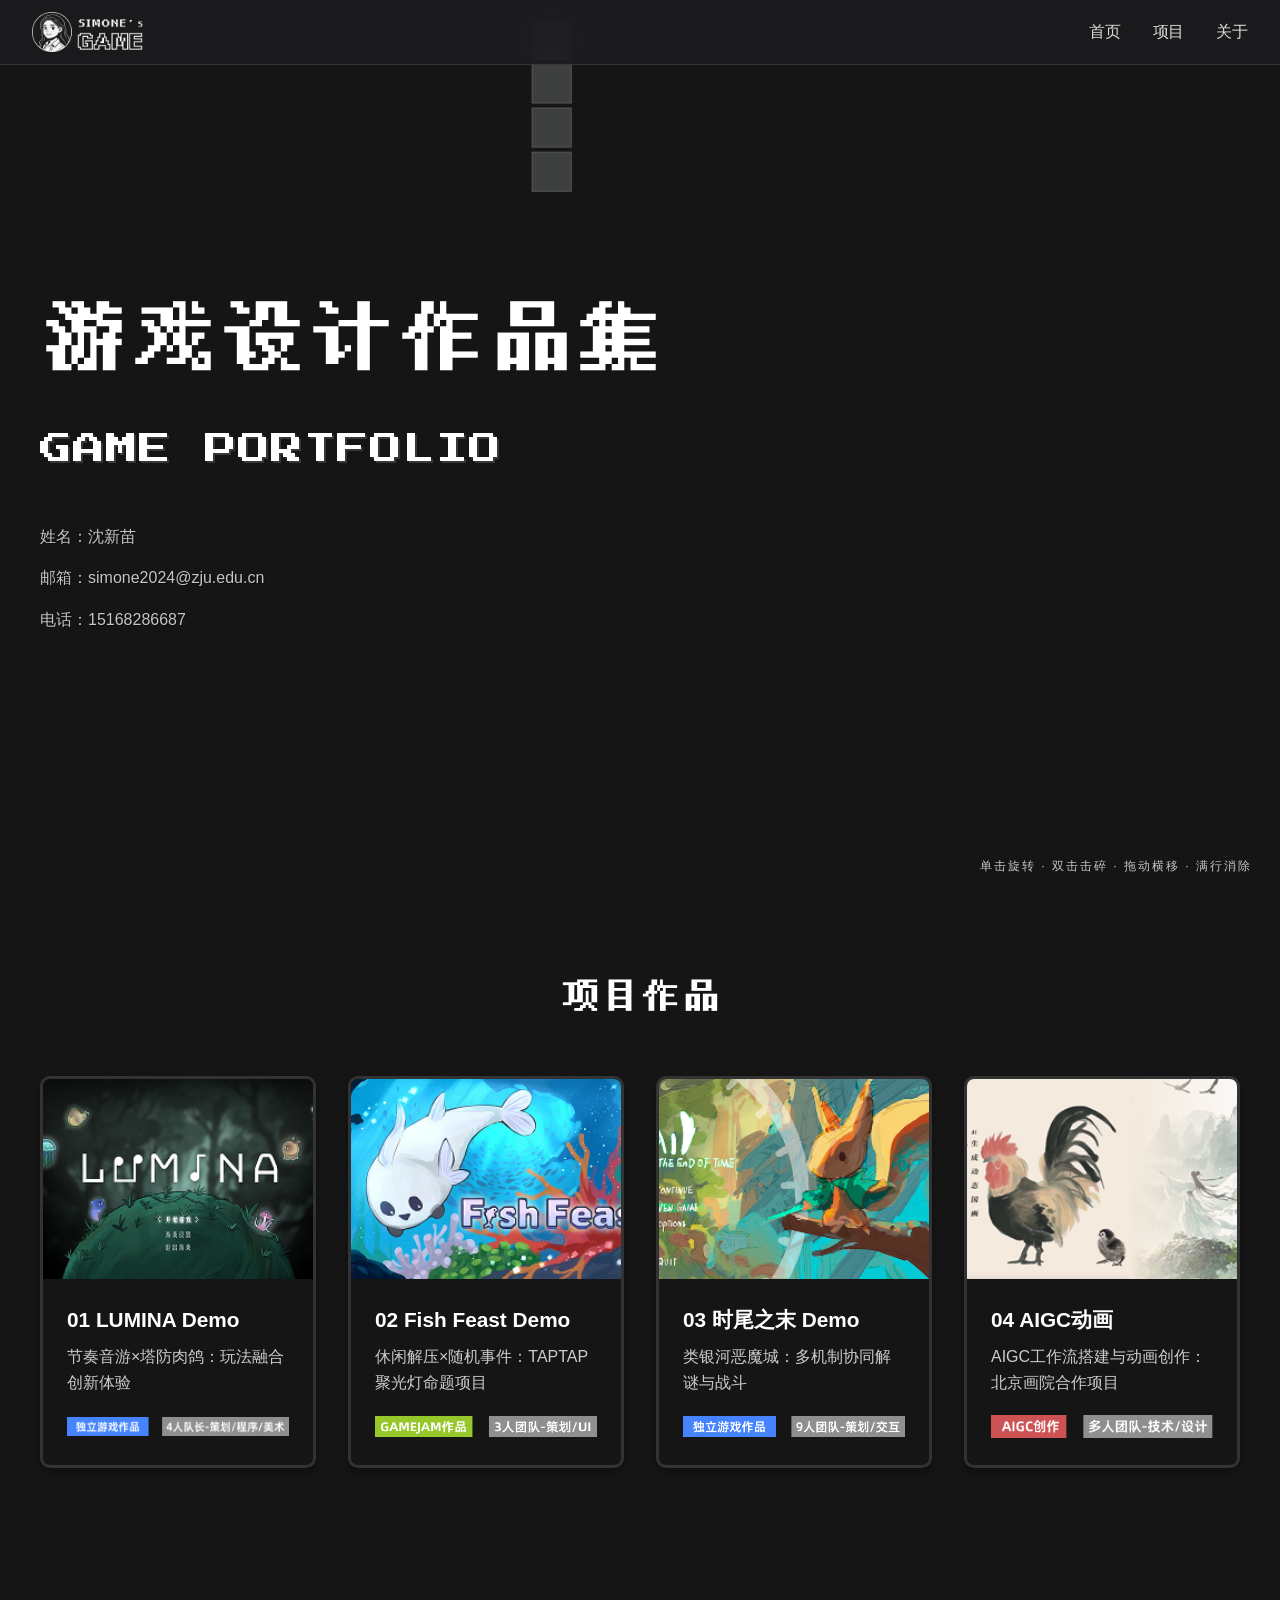
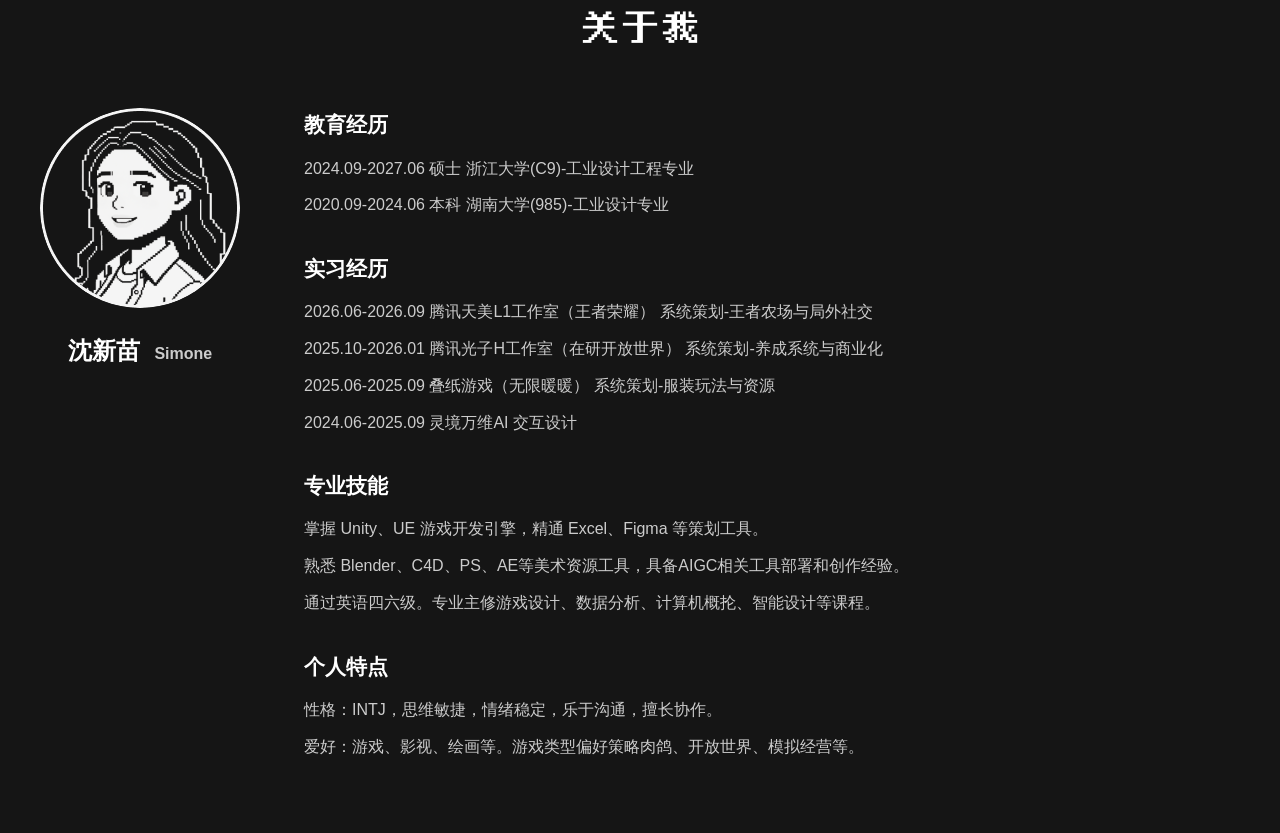
==== commit e62ccfad: "Speed up gravity to 0.5s and shatter pieces on double tap" ====
--- a/index.html
+++ b/index.html
@@ -21,7 +21,7 @@
     <!-- 封面 -->
     <section class="hero">
         <canvas class="pixel-background" aria-hidden="true"></canvas>
-        <p class="pixel-hint">点击旋转 · 拖动横移 · 满行消除</p>
+        <p class="pixel-hint">单击旋转 · 双击击碎 · 拖动横移 · 满行消除</p>
         <div class="hero-content">
             <h1 class="hero-title">游戏设计作品集</h1>
             <p class="hero-subtitle">GAME PORTFOLIO</p>
--- a/styles.css
+++ b/styles.css
@@ -835,10 +835,10 @@
 }
 
 /* 平滑滚动 */
-.hero:has(.pixel-background) { background: #151515; isolation: isolate; }
-.pixel-background { position: absolute; inset: 0; width: 100%; height: 100%; z-index: 0; }
-.hero:has(.pixel-background) .hero-content { pointer-events: none; text-shadow: 0 2px 12px #000; }
-.hero:has(.pixel-background) .hero-content a { pointer-events: auto; }
+.pixel-home { background: #151515; isolation: isolate; touch-action: pan-y; }
+.pixel-home .hero { background: transparent; }
+.pixel-background { position: fixed; inset: 0; width: 100%; height: 100%; z-index: -1; pointer-events: none; }
+.pixel-home .hero-content { text-shadow: 0 2px 12px #000; }
 .pixel-hint { position: absolute; bottom: 24px; right: 28px; z-index: 2; color: #c5c5c5; font-size: 12px; letter-spacing: 2px; pointer-events: none; }
 
 html {
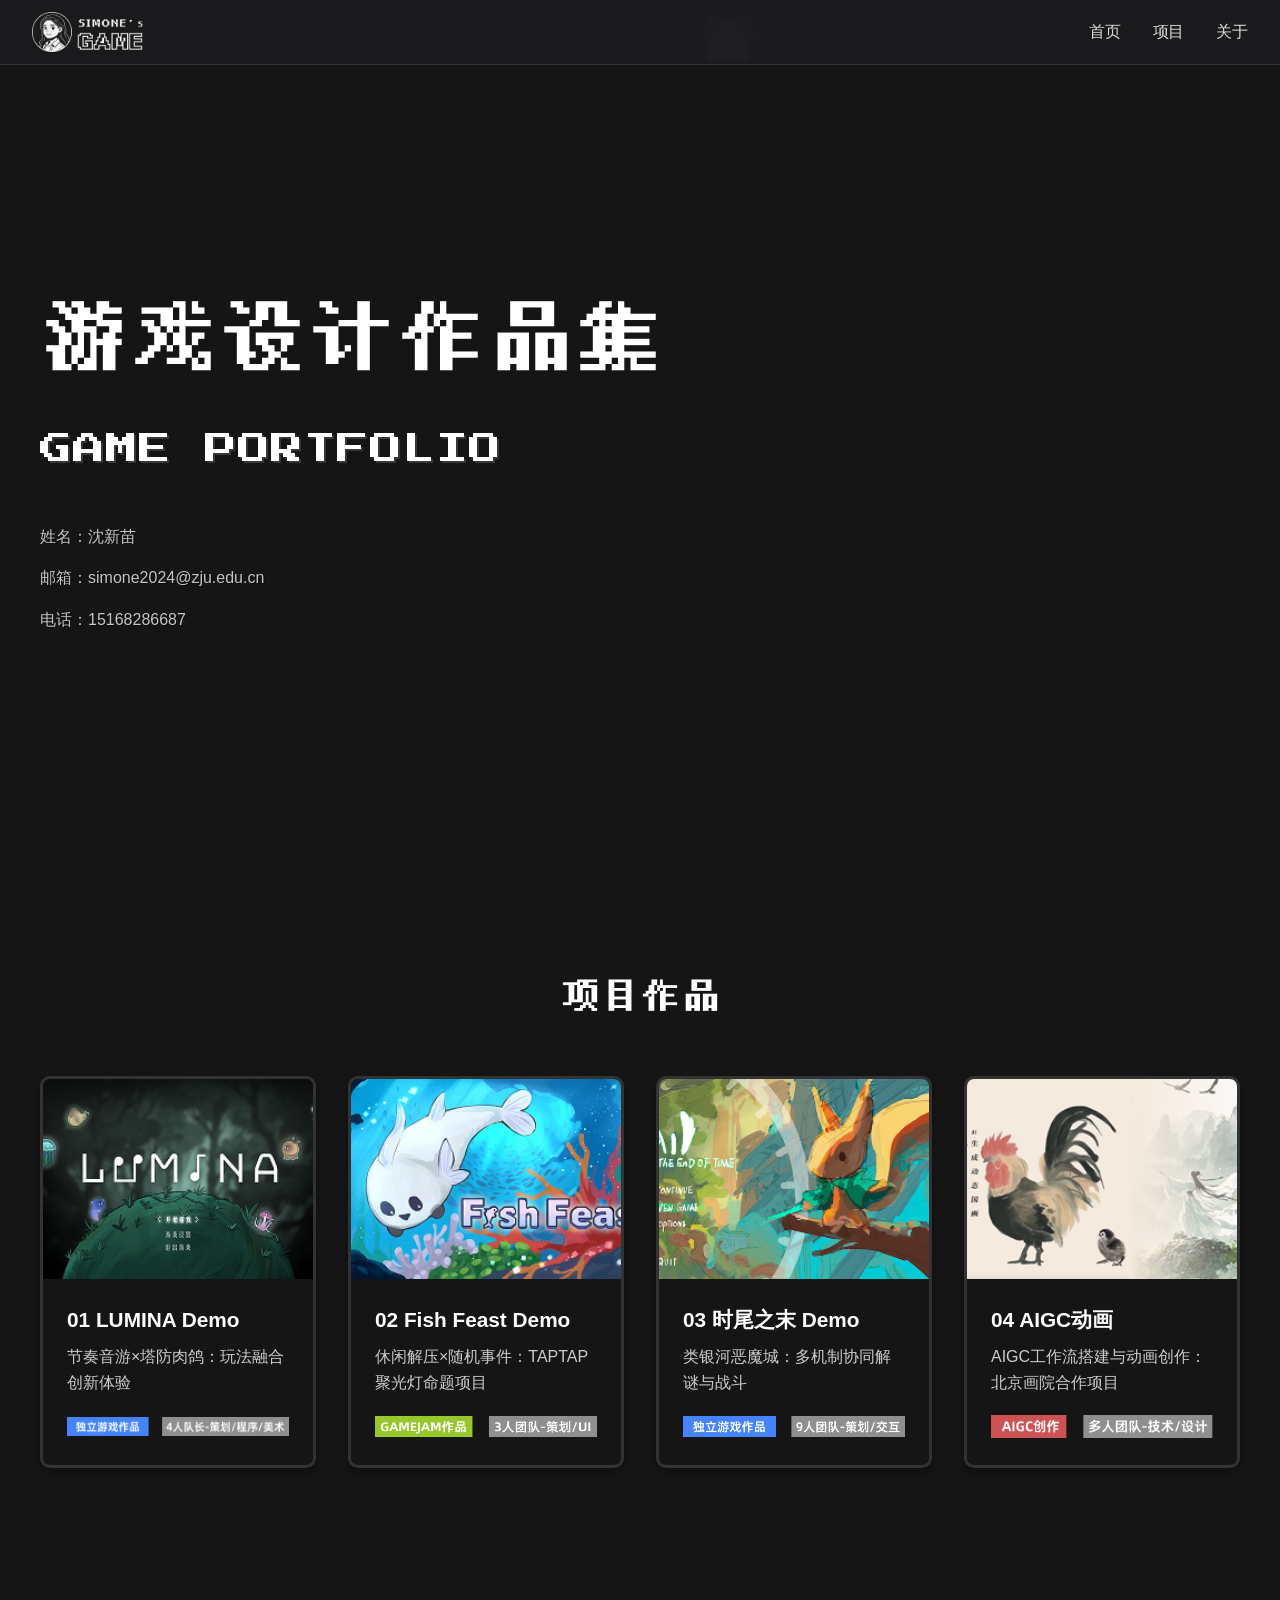
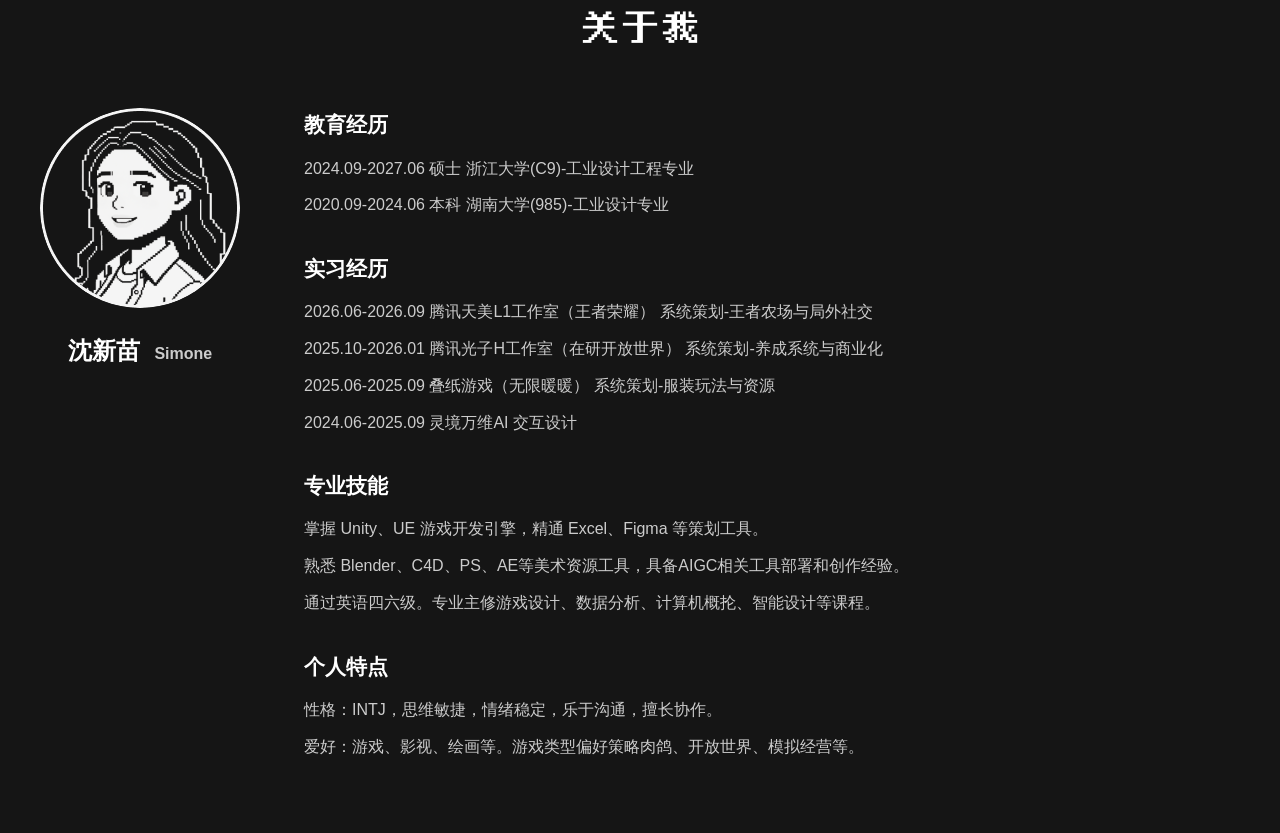
==== commit 2de00b63: "Simplify shapes and shatter connected settled blocks on double tap; remove hint" ====
--- a/index.html
+++ b/index.html
@@ -21,7 +21,6 @@
     <!-- 封面 -->
     <section class="hero">
         <canvas class="pixel-background" aria-hidden="true"></canvas>
-        <p class="pixel-hint">单击旋转 · 双击击碎 · 拖动横移 · 满行消除</p>
         <div class="hero-content">
             <h1 class="hero-title">游戏设计作品集</h1>
             <p class="hero-subtitle">GAME PORTFOLIO</p>
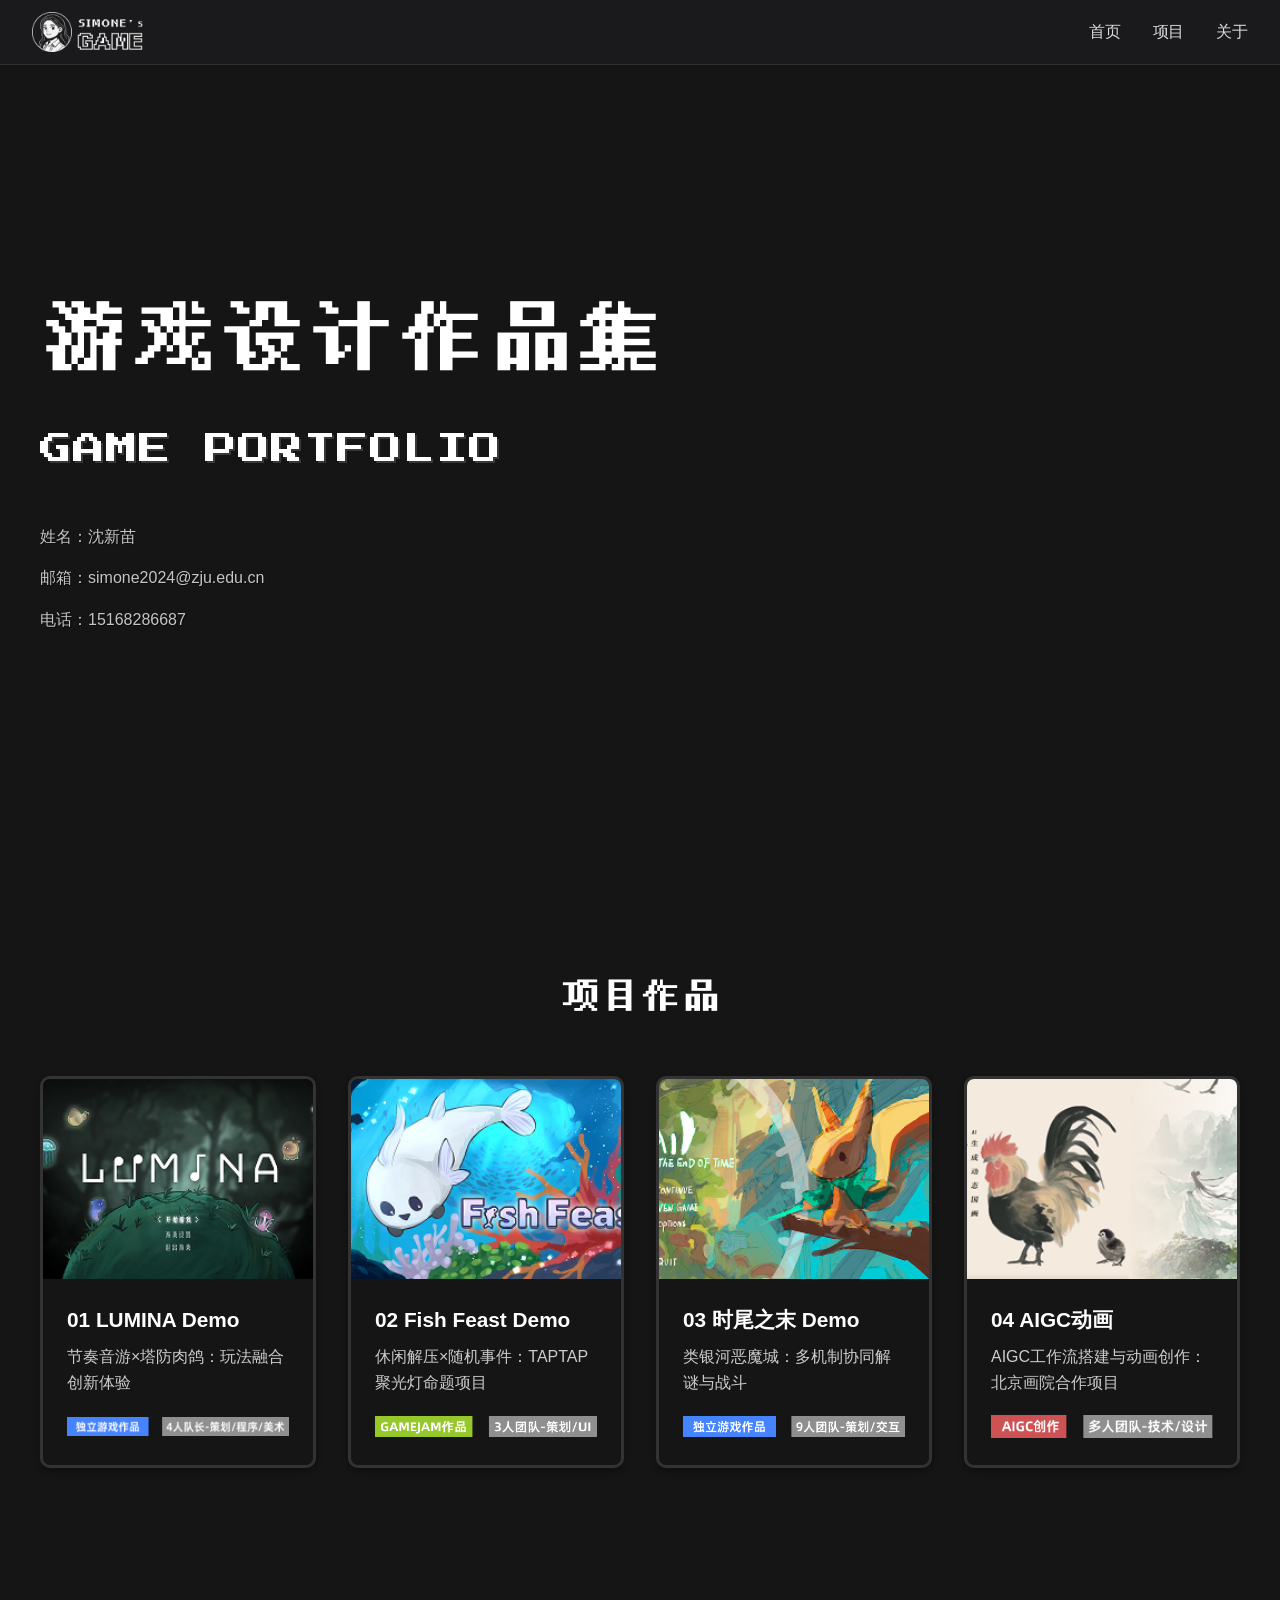
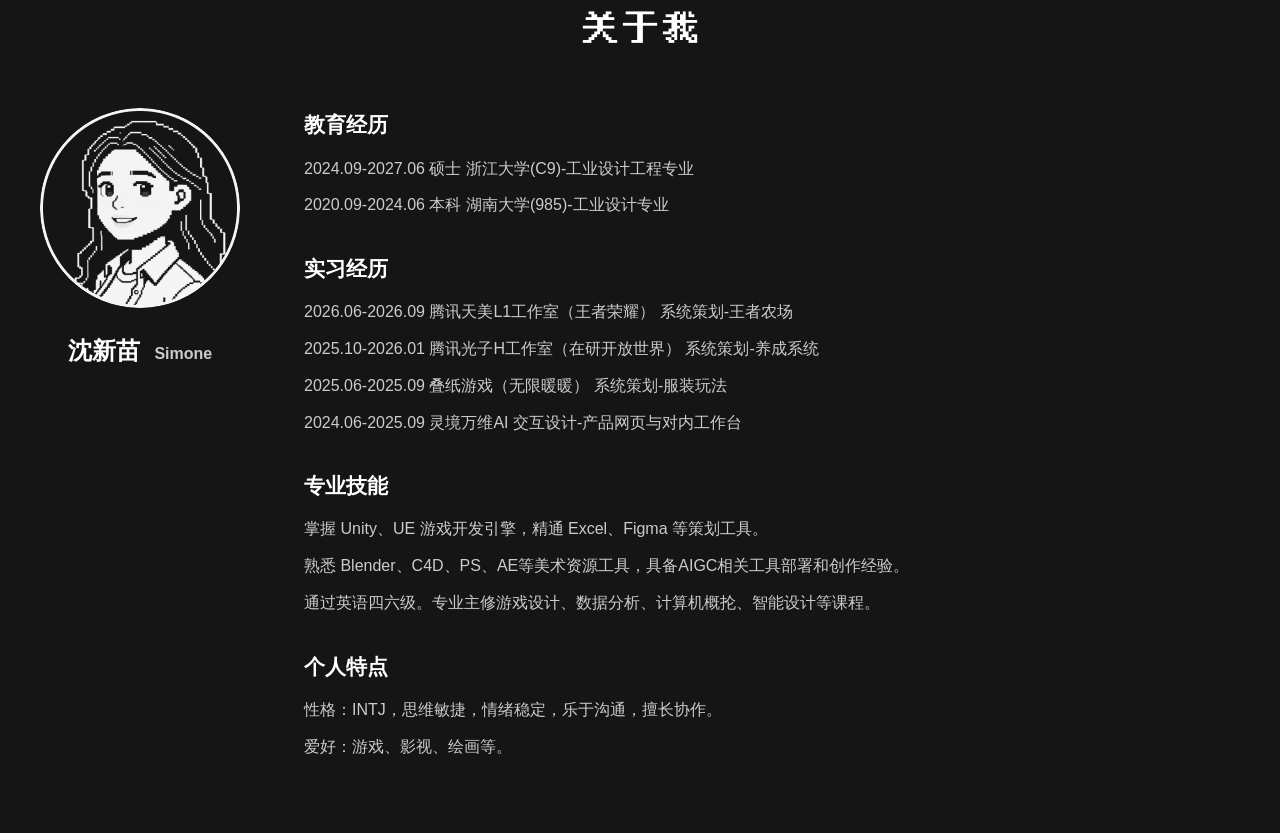
==== commit 4b8f9ed0: "Revise internship details and hobby description Updated internship descriptions and hobbies." ====
--- a/index.html
+++ b/index.html
@@ -116,10 +116,10 @@
                 </div>
                 <div class="info-section">
                     <h3>实习经历</h3>
-                    <p>2026.06-2026.09 腾讯天美L1工作室（王者荣耀） 系统策划-王者农场与局外社交</p>
-                    <p>2025.10-2026.01 腾讯光子H工作室（在研开放世界） 系统策划-养成系统与商业化</p>
-                    <p>2025.06-2025.09 叠纸游戏（无限暖暖） 系统策划-服装玩法与资源</p>
-                    <p>2024.06-2025.09 灵境万维AI 交互设计</p>
+                    <p>2026.06-2026.09 腾讯天美L1工作室（王者荣耀） 系统策划-王者农场</p>
+                    <p>2025.10-2026.01 腾讯光子H工作室（在研开放世界） 系统策划-养成系统</p>
+                    <p>2025.06-2025.09 叠纸游戏（无限暖暖） 系统策划-服装玩法</p>
+                    <p>2024.06-2025.09 灵境万维AI 交互设计-产品网页与对内工作台</p>
 
                 </div>
                 <div class="info-section">
@@ -131,7 +131,7 @@
                 <div class="info-section">
                     <h3>个人特点</h3>
                     <p>性格：INTJ，思维敏捷，情绪稳定，乐于沟通，擅长协作。</p>
-                    <p>爱好：游戏、影视、绘画等。游戏类型偏好策略肉鸽、开放世界、模拟经营等。</p>
+                    <p>爱好：游戏、影视、绘画等。</p>
                 </div>
             </div>
         </div>
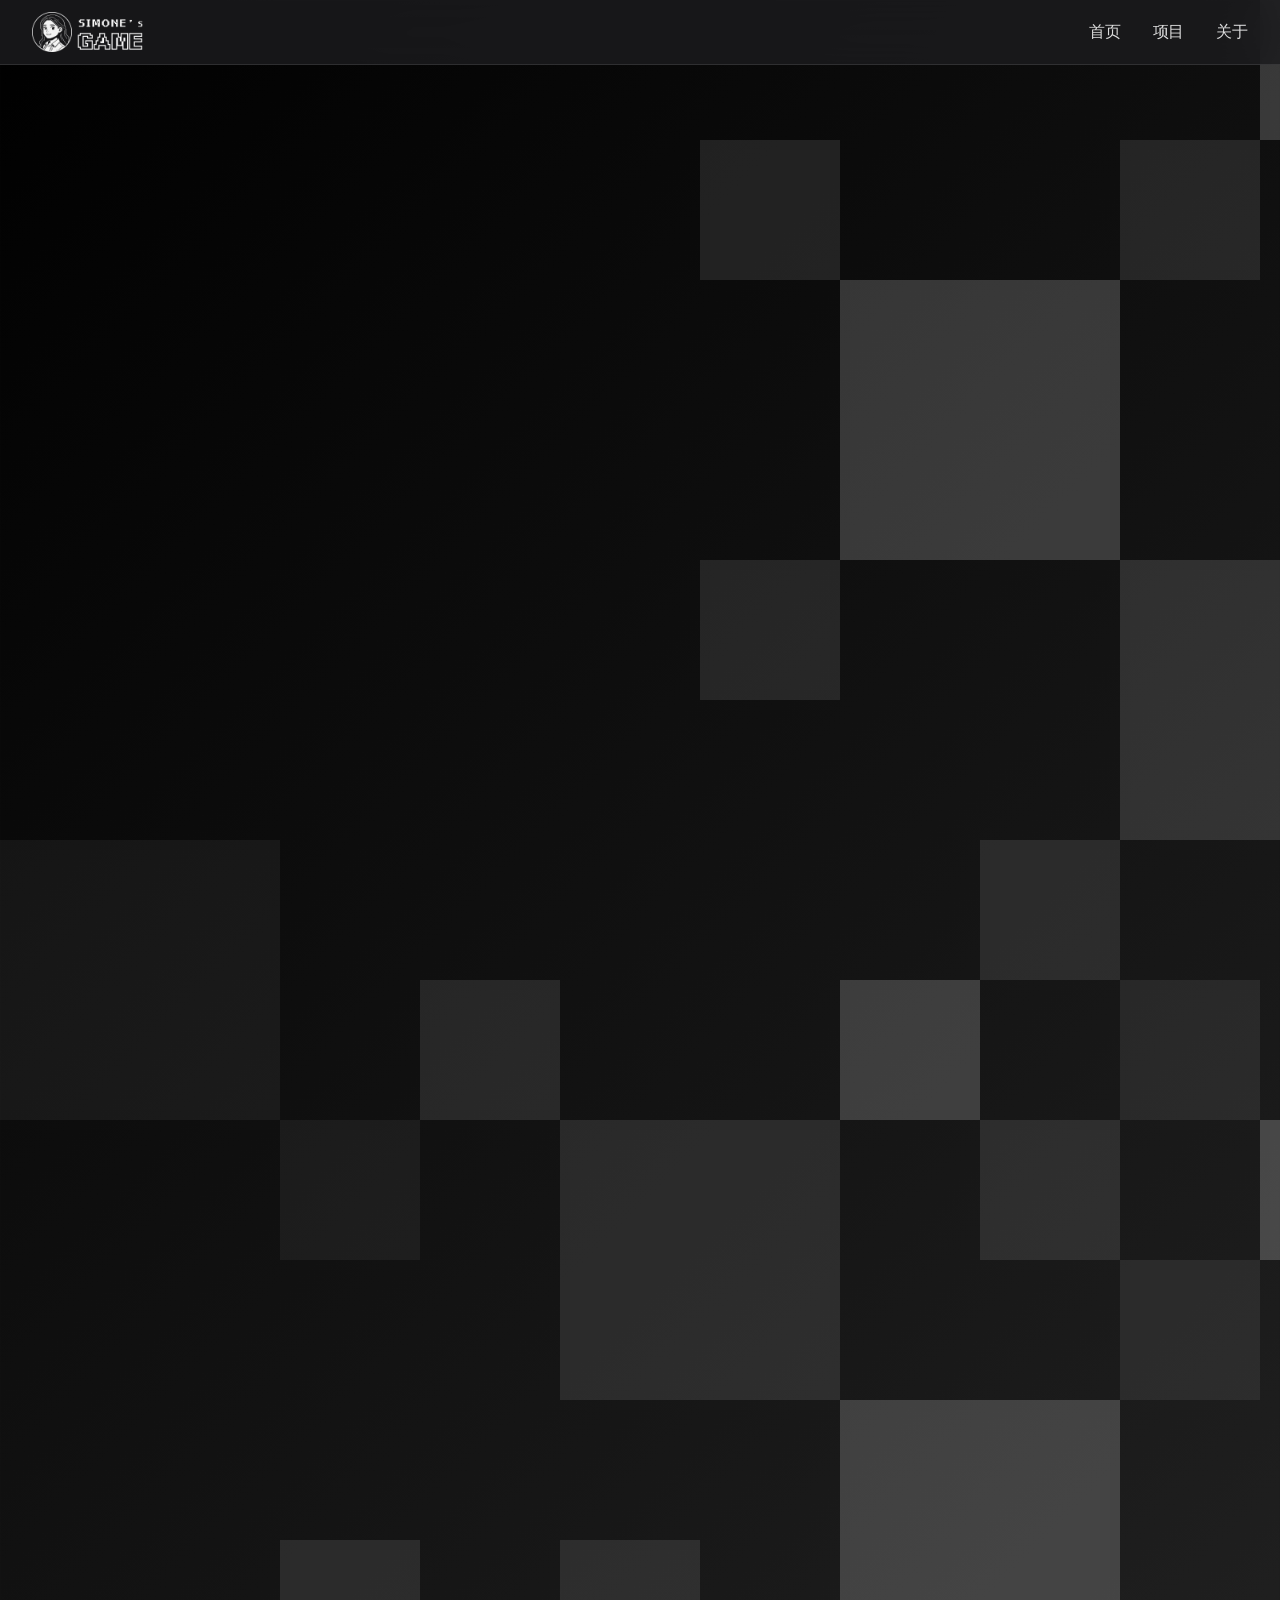
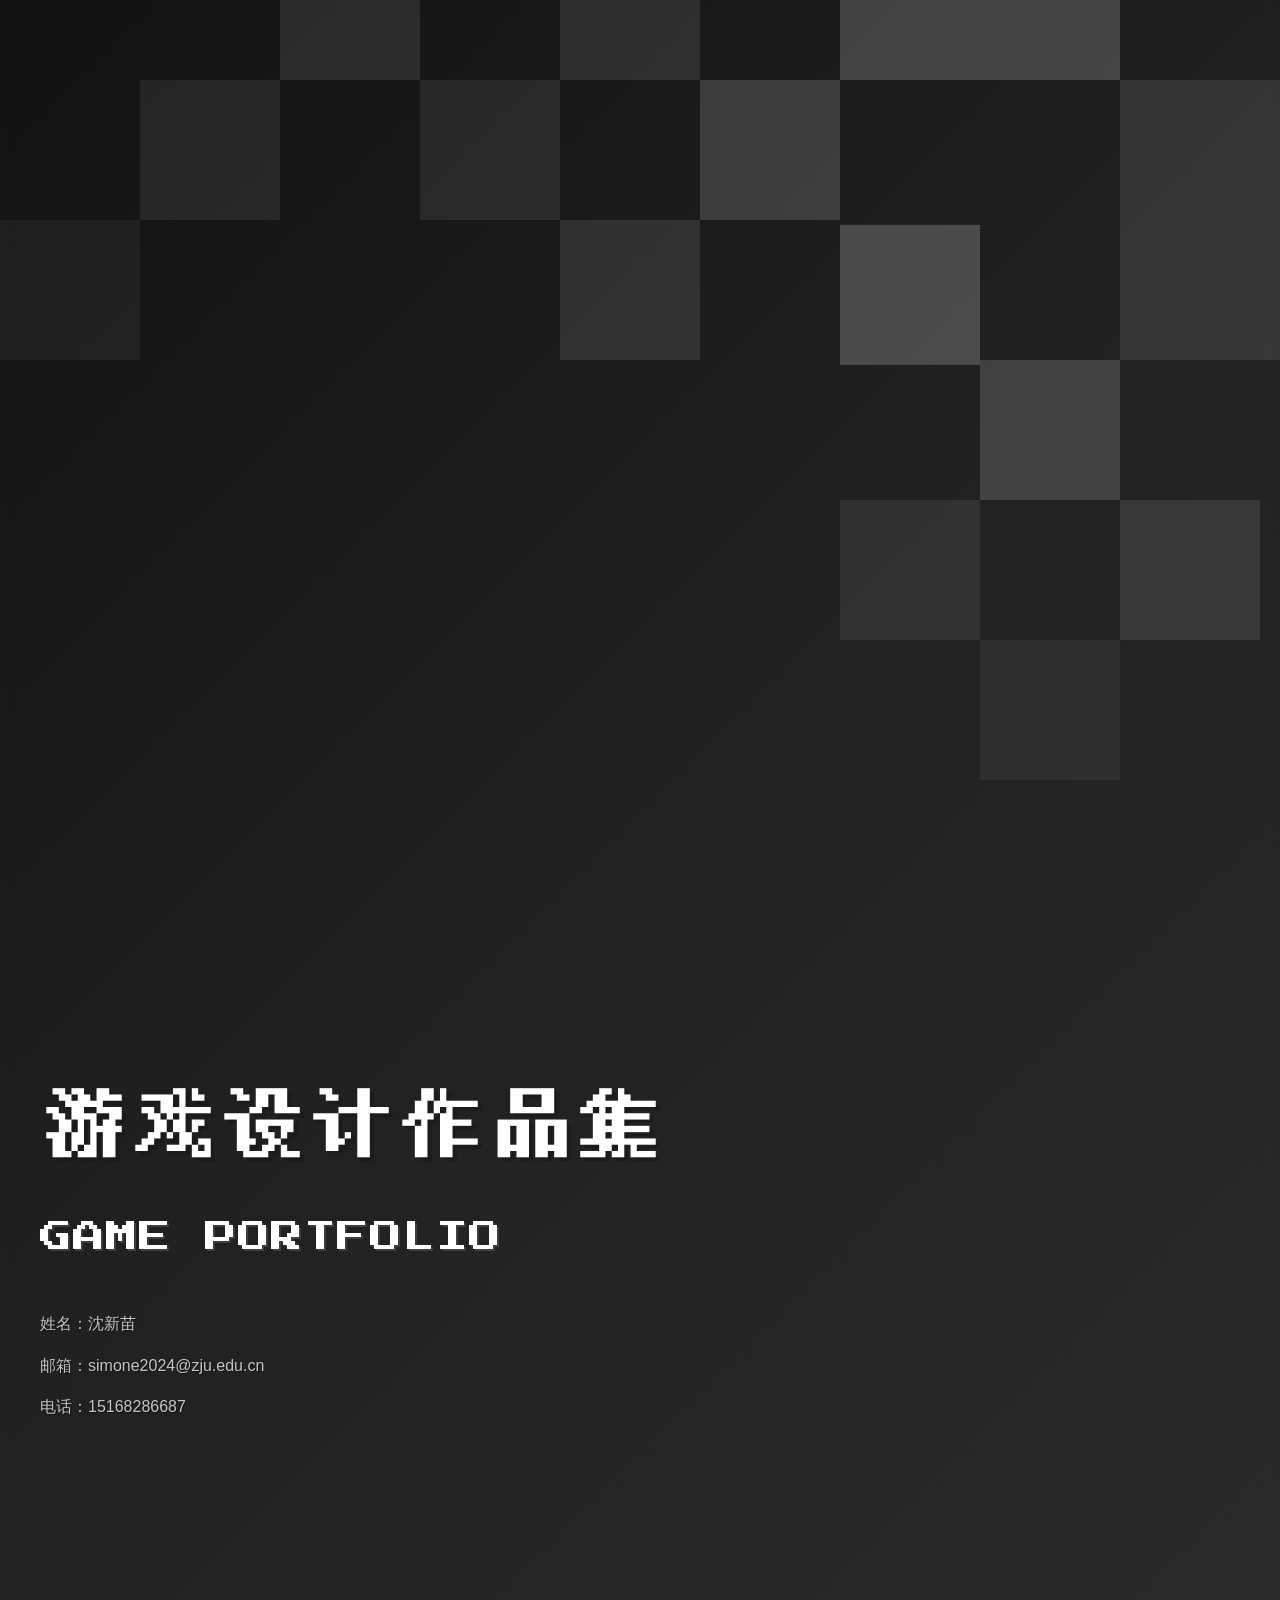
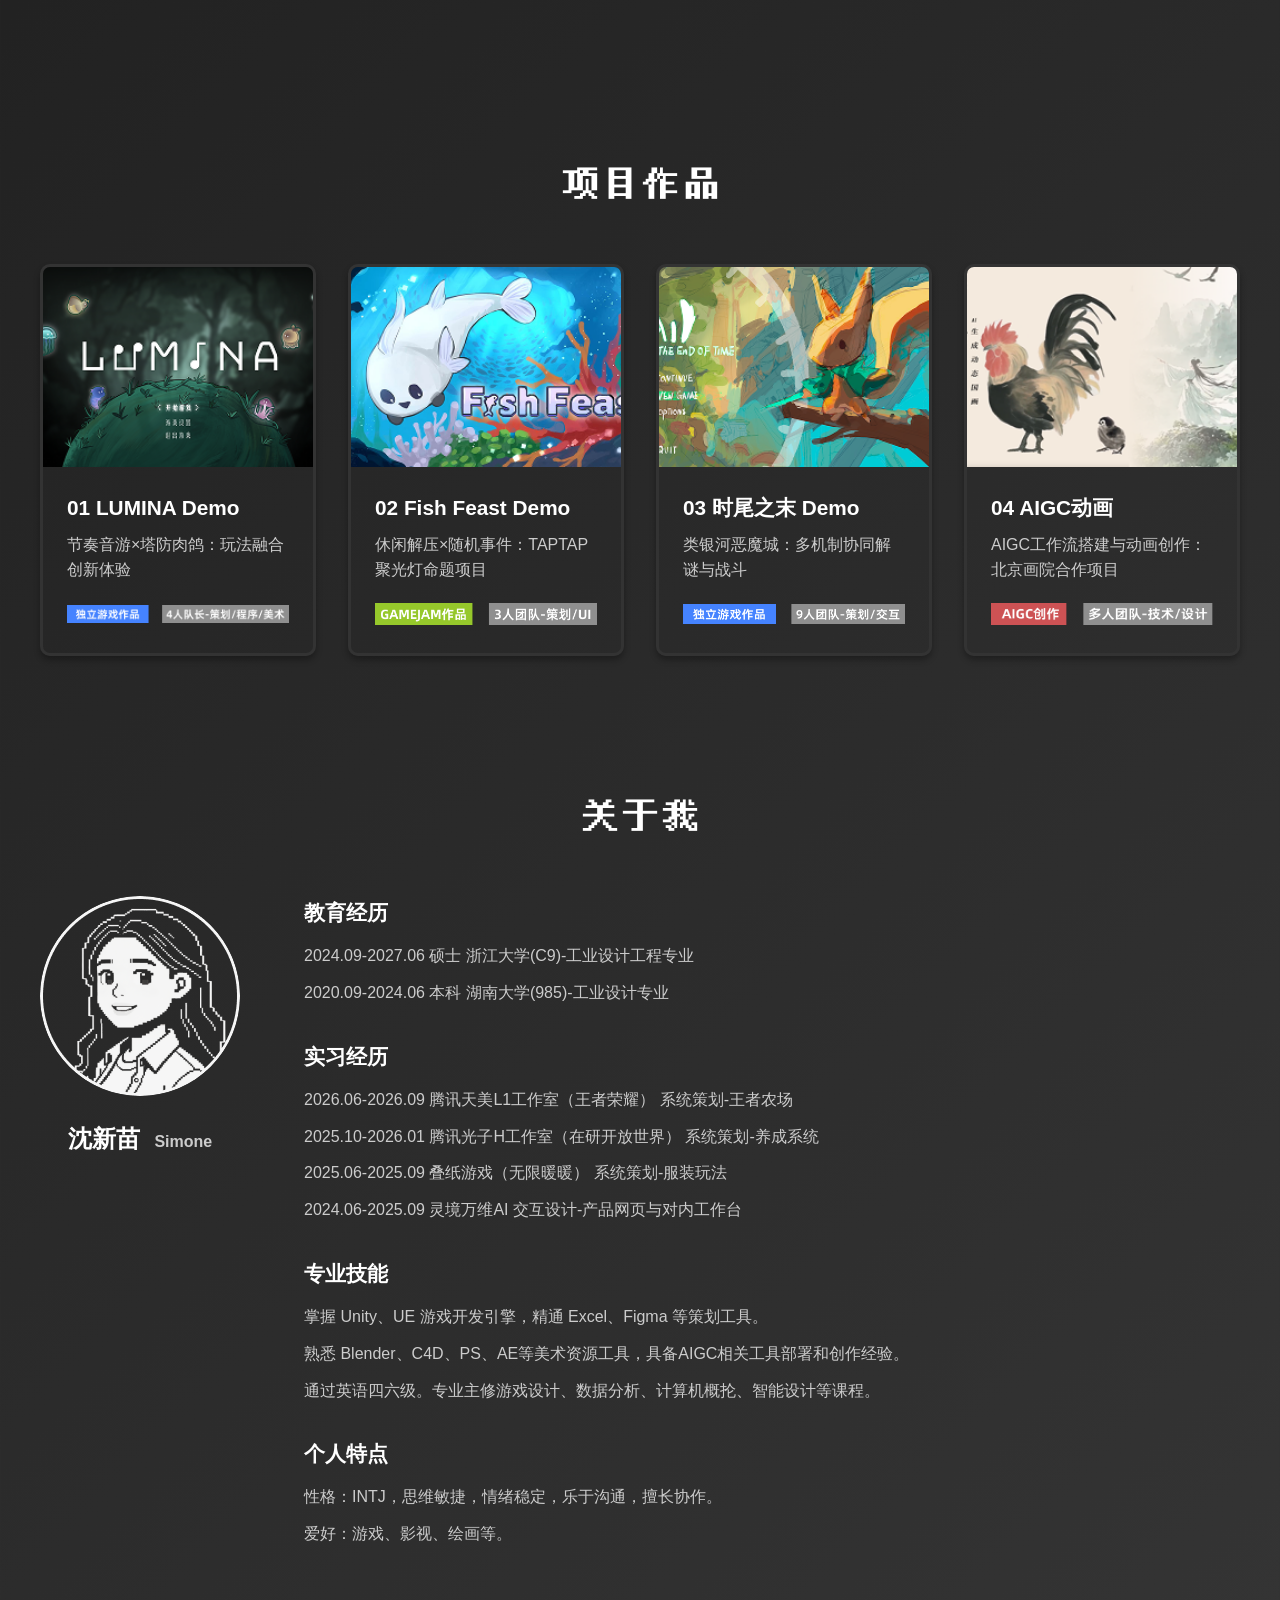
==== commit c557e40b: "Replace animated blocks with supplied scrolling static artwork" ====
--- a/index.html
+++ b/index.html
@@ -7,7 +7,8 @@
     <link href="https://fonts.googleapis.com/css2?family=Press+Start+2P&display=swap" rel="stylesheet">
     <link rel="stylesheet" href="styles.css">
 </head>
-<body>
+<body class="static-pixel-home">
+    <img class="static-block-art" src="[data-uri]" alt="" aria-hidden="true">
     <!-- 导航栏 -->
     <nav class="navbar">
         <a href="index.html" class="logo"><img src="images/logo.png" alt="Simone Game"></a>
@@ -20,7 +21,7 @@
 
     <!-- 封面 -->
     <section class="hero">
-        <canvas class="pixel-background" aria-hidden="true"></canvas>
+
         <div class="hero-content">
             <h1 class="hero-title">游戏设计作品集</h1>
             <p class="hero-subtitle">GAME PORTFOLIO</p>
@@ -138,7 +139,6 @@
     </section>
 
     <script src="script.js"></script>
-    <script src="pixel-background.js"></script>
 </body>
 </html>
 
--- a/styles.css
+++ b/styles.css
@@ -835,9 +835,11 @@
 }
 
 /* 平滑滚动 */
-.pixel-home { background: #151515; isolation: isolate; touch-action: pan-y; }
+.pixel-home { background: linear-gradient(135deg, #000000 0%, #212121 27%, #101010 52%, #343434 100%); background-attachment: scroll; isolation: isolate; touch-action: pan-y; }
 .pixel-home .hero { background: transparent; }
-.pixel-background { position: fixed; inset: 0; width: 100%; height: 100%; z-index: -1; pointer-events: none; }
+.pixel-background { position: fixed; inset: 0; width: 100%; height: 100%; z-index: 0; pointer-events: auto; touch-action: pan-y; }
+.pixel-home > section { position: relative; z-index: 1; pointer-events: none; }
+.pixel-home > section a, .pixel-home > section button, .pixel-home > section input, .pixel-home > section textarea, .pixel-home > section select, .pixel-home > section video { pointer-events: auto; }
 .pixel-home .hero-content { text-shadow: 0 2px 12px #000; }
 .pixel-hint { position: absolute; bottom: 24px; right: 28px; z-index: 2; color: #c5c5c5; font-size: 12px; letter-spacing: 2px; pointer-events: none; }
 
